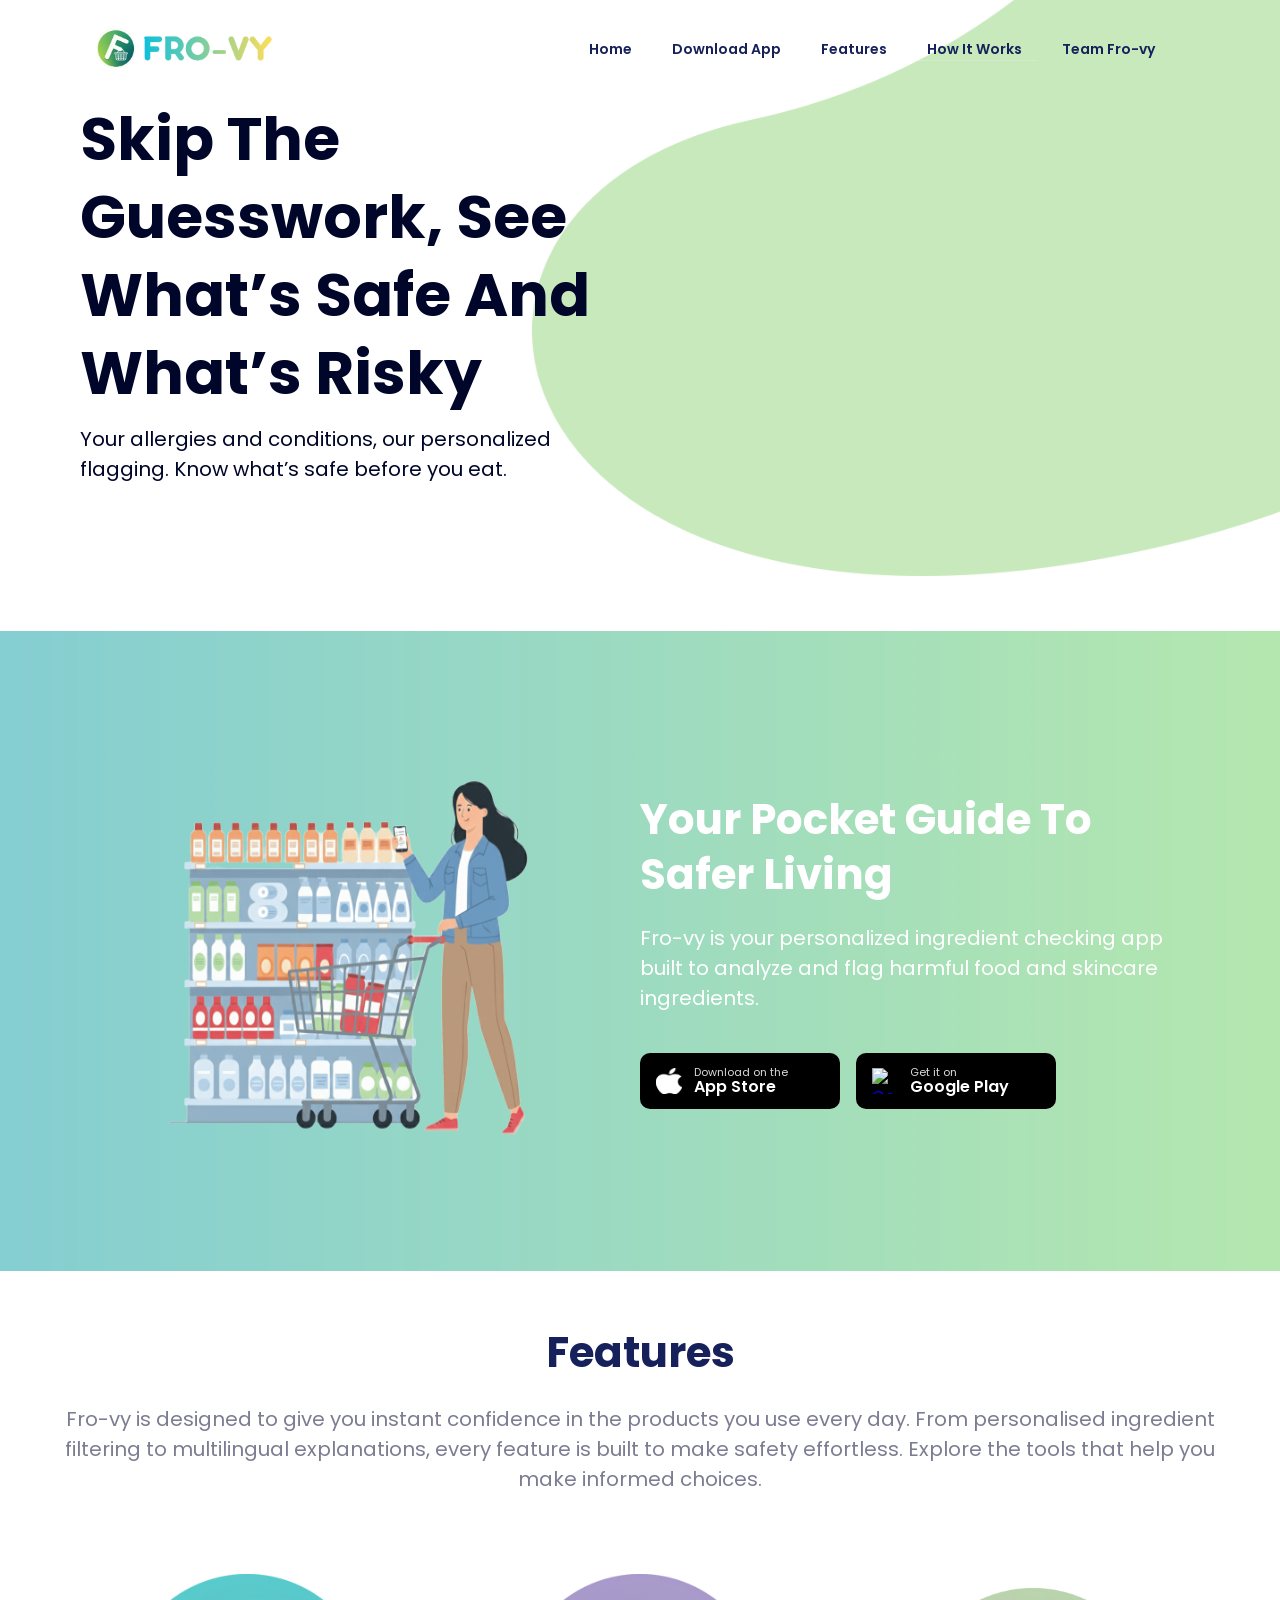
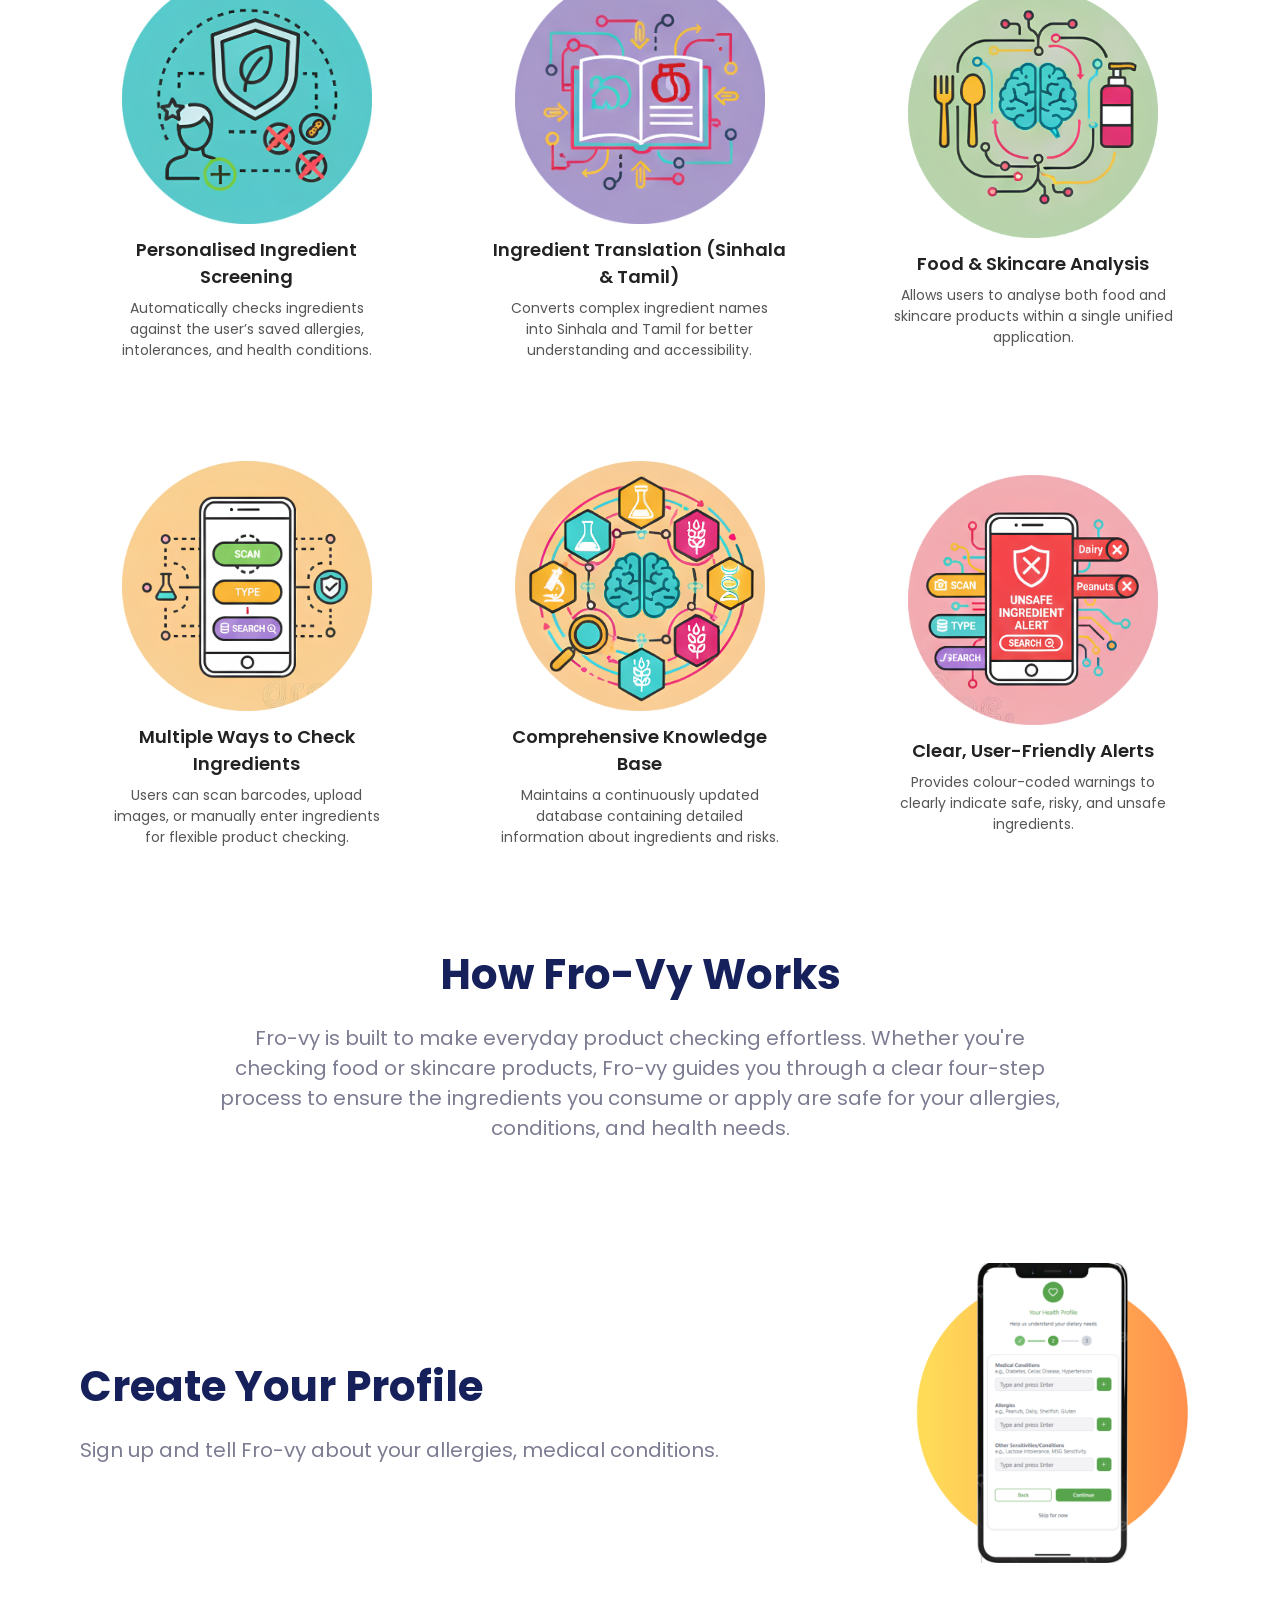
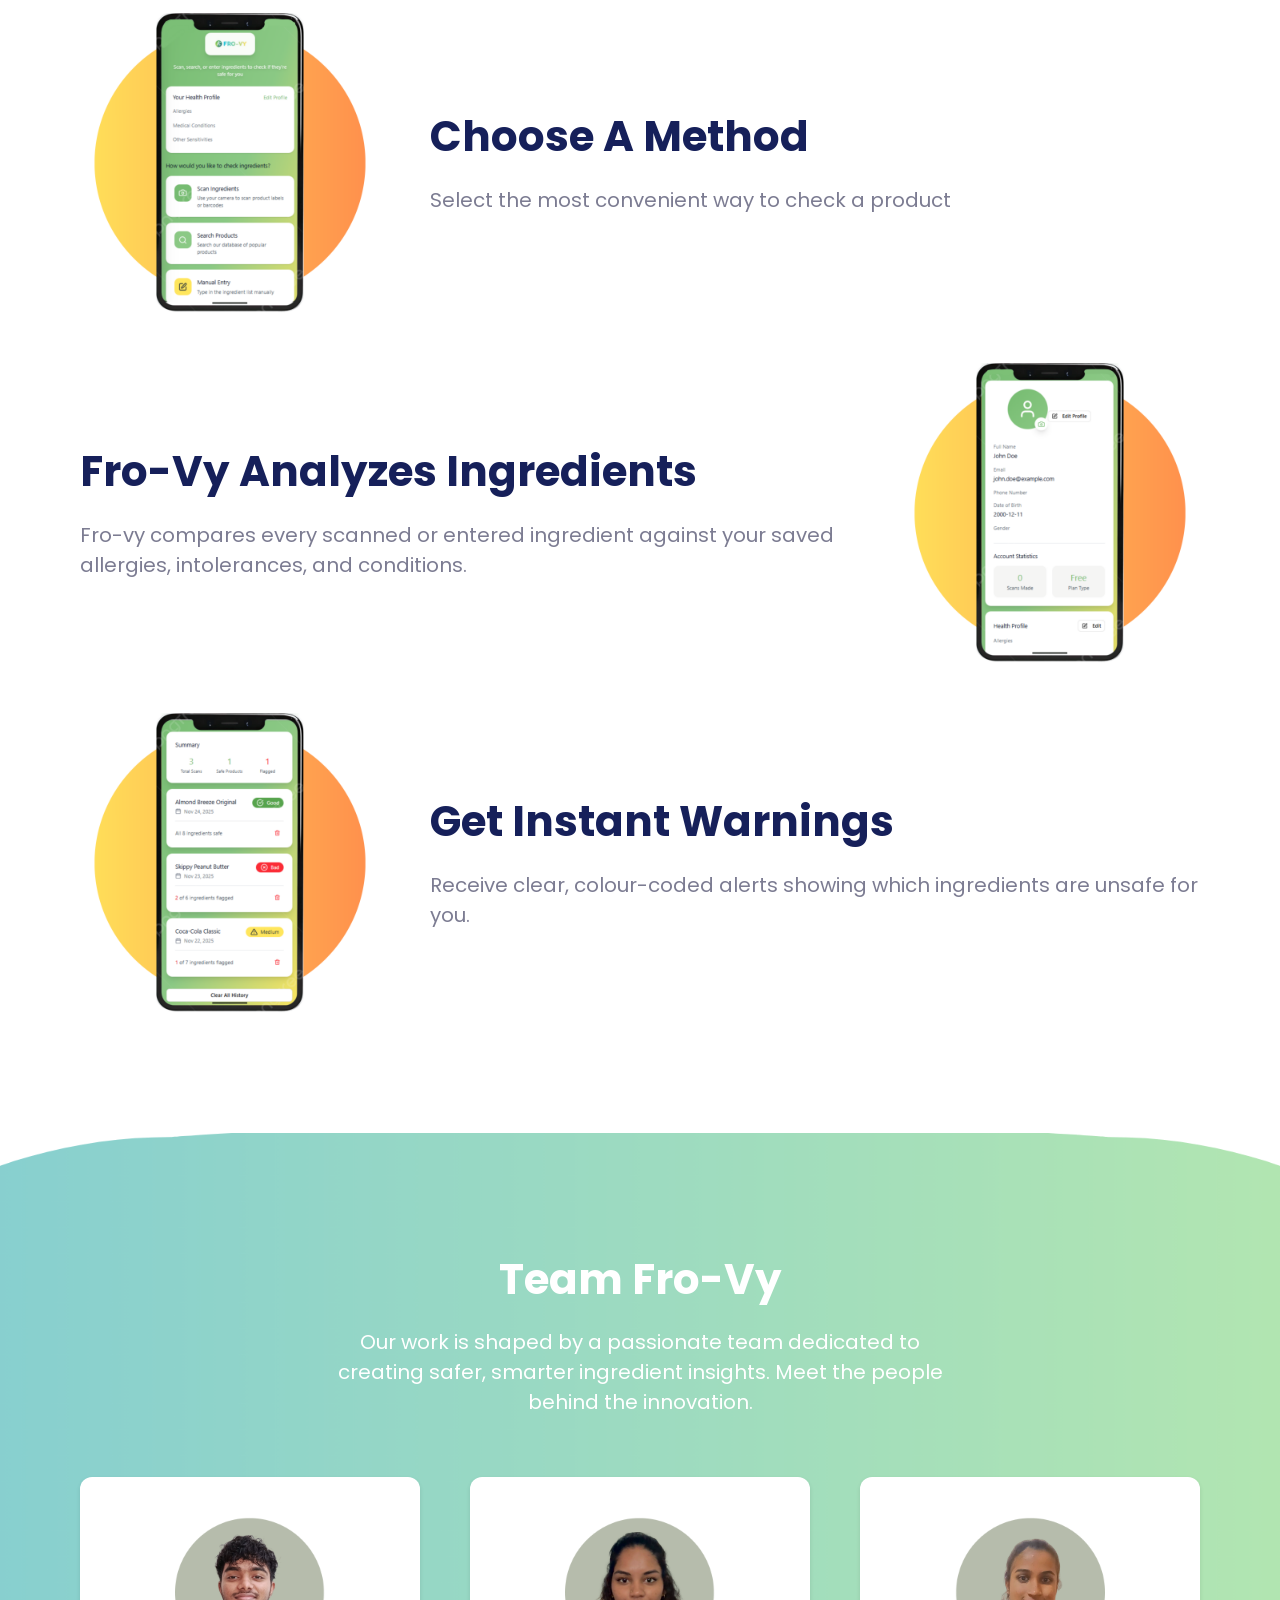
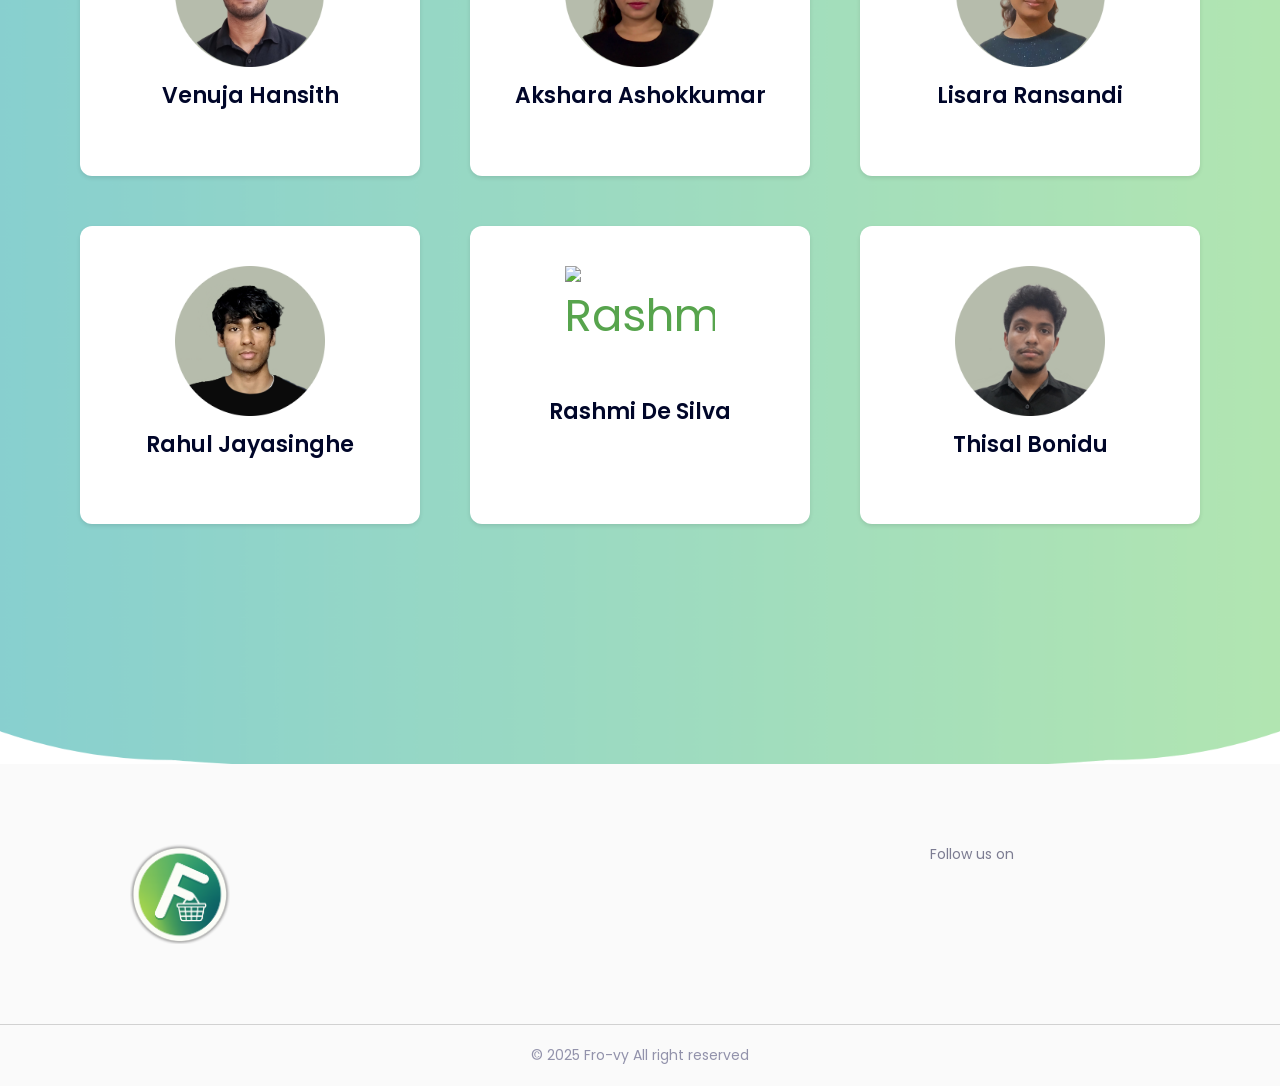
==== index.html @ fe0ac5be "Update index.html" ====
<!DOCTYPE html>
<html lang="en">

<head>
  <meta charset="UTF-8">
  <meta http-equiv="X-UA-Compatible" content="IE=edge">
  <meta name="viewport" content="width=device-width, initial-scale=1.0">
  <meta name="description" content="Fro-vy helps you instantly check food and skincare products for allergens, health risks, and unsafe ingredients using smart analysis via OCR, Manual Entry and Product search from our custom database.">
  <title>Fro-vy | Smart Food Safety & Risk Detection</title>

  <!-- 
    - favicon link
  -->
  <link rel="shortcut icon" href="./assets/images/logo.png" type="image/svg+xml">

  <!-- 
    - custom css link
  -->
  <link rel="stylesheet" href="./assets/css/style.css">

  <!-- 
    - google font link
  -->
  <link rel="preconnect" href="https://fonts.googleapis.com">
  <link rel="preconnect" href="https://fonts.gstatic.com" crossorigin>
  <link href="https://fonts.googleapis.com/css2?family=Poppins:wght@300;400;500;600;700&display=swap" rel="stylesheet">
</head>

<body id="top">

  <!-- 
    - #HEADER
  -->

  <header>

    <div class="container">

      <a href="#" class="logo">
        <img src="./assets/images/FRO-VY.png" alt="Fro-vy logo" style="width: 200px;">
      </a>

      <div class="navbar-wrapper">

        <button class="navbar-menu-btn" data-navbar-toggle-btn>
          <ion-icon name="menu-outline"></ion-icon>
        </button>

        <nav class="navbar" data-navbar>

          <ul class="navbar-list">

            <li class="nav-item">
              <a href="#home" class="nav-link">Home</a>
            </li>

            <li class="nav-item">
              <a href="#download" class="nav-link">Download App</a>
            </li>

            <li class="nav-item">
              <a href="#functionalities" class="nav-link">Features</a>
            </li>

            <li class="nav-item">
              <a href="#features" class="nav-link">How It Works</a>
            </li>

            <li class="nav-item">
              <a href="about" class="nav-link">Team Fro-vy</a>
            </li>

          </ul>

        

        </nav>

      </div>

    </div>

  </header>





  <main>

    <article>

      <!-- 
        - #HERO
      -->

      <section class="hero" id="home">
        <div class="container">

          <div class="hero-content">

            <h1 class="h1 hero-title">Skip the guesswork, see what’s safe and what’s risky</h1>

            <p class="hero-text">
              Your allergies and conditions, our personalized flagging. Know what’s safe before you eat.</p>

            <br>

            <!--<button class="btn btn-primary">Get started</button>-->

          </div>

          <div class="hero-banner slider" style="overflow: visible;">
            <div class="slide-track">
              <img src="./assets/images/F (1).png" class="slide" alt="Hero 1"
                style="height: 1000px; margin-top:-210px; ">
              <img src="./assets/images/F (3).png" class="slide" alt="Hero 2"
                style="height: 1000px; margin-top:-190px; ">
            </div>
          </div>

        </div>

        <img src="./assets/images/bark.png" alt="shape" class="shape-content">
      </section>


      <section class="about" style="margin-top:70px;" id="download">
        <div class="container">
          <div class="opening">

            <figure class="opening-banner">
              <img src="./assets/images/download-sec-pic.png" alt="about banner" class="about-banner">
            </figure>

            <div class="opening-content">

              <h2 class="h2 section-title">Your Pocket Guide to Safer Living</h2>

              <p class="section-text">
                Fro-vy is your personalized ingredient checking app built to analyze and flag harmful food and skincare ingredients.
              </p>

              <div class="store-buttons">
                <!-- Apple -->
                <a href="#" class="store-btn">
                  <img src="./assets/images/apple.png" alt="Apple"
                    class="store-icon" />
                  <div class="store-text">
                    <small>Download on the</small>
                    <strong>App Store</strong>
                  </div>
                </a>
              
                <!-- Google Play -->
                <a href="#" class="store-btn">
                  <img src="https://upload.wikimedia.org/wikipedia/commons/d/d0/Google_Play_Arrow_logo.svg" alt="Google Play"
                    class="store-icon" />
                  <div class="store-text">
                    <small>Get it on</small>
                    <strong>Google Play</strong>
                  </div>
                </a>
              </div>







              <!--<button class="btn btn-secondary">Sign Up For Free</button>-->

            </div>

          </div>
      </section>

      <div class="functionalities" id="functionalities">
        <div class="functionalities-header">
          <h2 class="section-title">Features</h2>
          <p class="section-text">Fro-vy is designed to give you instant confidence in the products you use every day.
            From personalised ingredient filtering to multilingual explanations, every feature is built to make safety
            effortless. Explore the tools that help you make informed choices.</p>

        </div>

        <div class="functionalities-grid">
          <div class="functionalities-box">
            <img src="assets/images/feature1.png" alt="Personalised Ingredient Screening" style="width: 250px;">
            <h3 class="feature-name">Personalised Ingredient Screening</h3>
            <p class="feature-desc">
              Automatically checks ingredients against the user’s saved allergies, intolerances, and health conditions.
            </p>
          </div>
          
          <div class="functionalities-box">
            <img src="assets/images/feature2.png" alt="Ingredient Translation" style="width: 250px;">
            <h3 class="feature-name">Ingredient Translation (Sinhala & Tamil)</h3>
            <p class="feature-desc">
              Converts complex ingredient names into Sinhala and Tamil for better understanding and accessibility.
            </p>
          </div>
          
          <div class="functionalities-box">
            <img src="assets/images/feature3.png" alt="Food and Skincare Analysis" style="width: 250px;">
            <h3 class="feature-name">Food & Skincare Analysis</h3>
            <p class="feature-desc">
              Allows users to analyse both food and skincare products within a single unified application.
            </p>
          </div>
          
          <div class="functionalities-box">
            <img src="assets/images/feature4.png" alt="Multiple Checking Methods" style="width: 250px;">
            <h3 class="feature-name">Multiple Ways to Check Ingredients</h3>
            <p class="feature-desc">
              Users can scan barcodes, upload images, or manually enter ingredients for flexible product checking.
            </p>
          </div>
          
          <div class="functionalities-box">
            <img src="assets/images/feature5.png" alt="Ingredient Knowledge Base" style="width: 250px;">
            <h3 class="feature-name">Comprehensive Knowledge Base</h3>
            <p class="feature-desc">
              Maintains a continuously updated database containing detailed information about ingredients and risks.
            </p>
          </div>
          
          <div class="functionalities-box">
            <img src="assets/images/feature6.png" alt="User Friendly Alerts" style="width: 250px;">
            <h3 class="feature-name">Clear, User-Friendly Alerts</h3>
            <p class="feature-desc">
              Provides colour-coded warnings to clearly indicate safe, risky, and unsafe ingredients.
            </p>
          </div>

        </div>
      </div>


      <!-- 
        - #FEATURES
      -->

      <section class="features" id="features">
        <div class="container">

          <h2 class="h2 section-title">How Fro-vy Works</h2>

          <p class="section-text">
            Fro-vy is built to make everyday product checking effortless.
            Whether you're checking food or skincare products, Fro-vy guides you through a clear four-step process to
            ensure
            the ingredients you consume or apply are safe for your allergies, conditions, and health needs.
          </p>

          <ul class="features-list">

            <li class="features-item">

              <figure class="features-item-banner">
                <img src="./assets/images/screen1.png" alt="feature banner">
              </figure>

              <div class="feature-item-content">
                <h3 class="h2 item-title">Create Your Profile</h3>

                <p class="item-text">
                  Sign up and tell Fro-vy about your allergies, medical conditions.
                </p>
              </div>

            </li>

            <li class="features-item">

              <figure class="features-item-banner">
                <img src="./assets/images/screen2.png" alt="feature banner">
              </figure>

              <div class="feature-item-content">
                <h3 class="h2 item-title">Choose a Method</h3>

                <p class="item-text">
                  Select the most convenient way to check a product
                </p>
              </div>


            </li>

            <li class="features-item">

              <figure class="features-item-banner">
                <img src="./assets/images/screen3.png" alt="feature banner">
              </figure>


              <div class="feature-item-content">
                <h3 class="h2 item-title">Fro-vy Analyzes Ingredients</h3>

                <p class="item-text">
                  Fro-vy compares every scanned or entered ingredient against
                  your saved allergies, intolerances, and conditions.

                </p>
              </div>


            </li>

            <li class="features-item">


              <div class="feature-item-content">
                <h3 class="h2 item-title">Get Instant Warnings</h3>

                <p class="item-text">
                  Receive clear, colour-coded alerts showing which ingredients are unsafe for you.
              </div>

              <figure class="features-item-banner">
                <img src="./assets/images/screen4.png" alt="feature banner">
              </figure>


            </li>

          </ul>

        </div>
      </section>

      <!-- 
        - #ABOUT
      -->

<section class="about" id="about">
        <div class="container">

          <div class="about-top">

            <h2 class="h2 section-title">Team Fro-vy</h2>

            <p class="section-text">
              Our work is shaped by a passionate team dedicated to creating safer, smarter ingredient insights.
              Meet the people behind the innovation.
            </p>

            <ul class="about-list">

              <li>
                <div class="about-card">

                  <div class="card-icon">
                    <img src="./assets/images/venuja.png" alt="venuja" style="width:150px;">
                  </div>

                  <h3 class="h3 card-title">Venuja Hansith</h3>

                  <ul class="social-list">
                    <li>
                      <a href="https://github.com/venijxz" class="social-link">
                        <ion-icon name="logo-github"></ion-icon>
                      </a>
                    </li>

                    <li>
                      <a href="https://www.instagram.com/v3nujaaaa/" class="social-link">
                        <ion-icon name="logo-instagram"></ion-icon>
                      </a>
                    </li>

                    <li>
                      <a href="www.linkedin.com/in/venuja-hansith-829696288" class="social-link">
                        <ion-icon name="logo-linkedin"></ion-icon>
                      </a>
                    </li>
                  </ul>

                  <!--<p class="card-text">
                    Each time a digital asset is purchased or sold, Sequoir donates a percentage of the fees back
                  </p>-->

                </div>
              </li>

              <li>
                <div class="about-card">

                  <div class="card-icon">
                    <img src="./assets/images/akshara.png" alt="Akshara" style="width:150px;">

                  </div>

                  <h3 class="h3 card-title">Akshara Ashokkumar</h3>

                  <ul class="social-list">

                    <li>
                      <a href="https://github.com/aksharaa77" class="social-link">
                        <ion-icon name="logo-github"></ion-icon>
                      </a>
                    </li>

                    <li>
                      <a href="https://www.instagram.com/aksharaa.a_77/" class="social-link">
                        <ion-icon name="logo-instagram"></ion-icon>
                      </a>
                    </li>

                    <li>
                      <a href="https://www.linkedin.com/in/akshara-ashokkumar-117bab352" class="social-link">
                        <ion-icon name="logo-linkedin"></ion-icon>
                      </a>
                    </li>


                  </ul>

                  <!--<p class="card-text">
                    Each time a digital asset is purchased or sold, Sequoir donates a percentage of the fees back
                  </p>-->

                </div>
              </li>

              <li>
                <div class="about-card">

                  <div class="card-icon">
                    <img src="./assets/images/lisara.png" alt="lisara" style="width:150px; justify-content: center;">
                  </div>

                  <h3 class="h3 card-title">Lisara Ransandi</h3>

                  <ul class="social-list">

                    <li>
                      <a href="https://github.com/LisaraRansandi" class="social-link">
                        <ion-icon name="logo-github"></ion-icon>
                      </a>
                    </li>

                    <li>
                      <a href="https://www.instagram.com/_lisaraaaa_?igsh=dHltNXJjam9uejcy" class="social-link">
                        <ion-icon name="logo-instagram"></ion-icon>
                      </a>
                    </li>

                    <li>
                      <a href="https://www.linkedin.com/in/lisara-ransandi-8a028a353" class="social-link">
                        <ion-icon name="logo-linkedin"></ion-icon>
                      </a>
                    </li>

  

                  </ul>
                  
                </div>
              </li>

              <li>
                <div class="about-card">

                  <div class="card-icon">
                    <img src="./assets/images/rahul.png" alt="Rahul" style="width:150px;">

                  </div>

                  <h3 class="h3 card-title">Rahul Jayasinghe</h3>

                  <ul class="social-list">

                    <li>
                      <a href="https://github.com/rahuljy30" class="social-link">
                        <ion-icon name="logo-github"></ion-icon>
                      </a>
                    </li>

                    <li>
                      <a href="https://instagram.com/_sanatani_hindutva_?igshid=OGQ5ZDc2ODk2ZA==" class="social-link">
                        <ion-icon name="logo-instagram"></ion-icon>
                      </a>
                    </li>

                    <li>
                      <a href="https://lk.linkedin.com/in/rahul-jayasinghe-aa26b2360" class="social-link">
                        <ion-icon name="logo-linkedin"></ion-icon>
                      </a>
                    </li>

                  </ul>

                  <!--<p class="card-text">
                    Each time a digital asset is purchased or sold, Sequoir donates a percentage of the fees back
                  </p>-->

                </div>
              </li>

              <li>
                <div class="about-card">

                  <div class="card-icon">
                    <img src="./assets/images/Rashmi's bg.png" alt="Rashmi" style="width:150px;">

                  </div>

                  <h3 class="h3 card-title">Rashmi De Silva</h3>

                  <ul class="social-list">

                    <li>
                      <a href="https://github.com/rashmi1126-cpu" class="social-link">
                        <ion-icon name="logo-github"></ion-icon>
                      </a>
                    </li>

                    <li>
                      <a href="https://www.instagram.com/_.rashmeyy._?igsh=MWh3eTdxc2J0bmVseA==" class="social-link">
                        <ion-icon name="logo-instagram"></ion-icon>
                      </a>
                    </li>

                    <li>
                      <a href="https://www.linkedin.com/in/rashmi-de-silva-377683312?utm_source=share&utm_campaign=share_via&utm_content=profile&utm_medium=android_app" class="social-link">
                        <ion-icon name="logo-linkedin"></ion-icon>
                      </a>
                    </li>

                  </ul>

                  <!--<p class="card-text">
                    Each time a digital asset is purchased or sold, Sequoir donates a percentage of the fees back
                  </p>-->

                </div>
              </li>

              <li>
                <div class="about-card">

                  <div class="card-icon">
                    <img src="assets/images/Thisal's bg.png" alt="Thisal" style="width:150px;">

                  </div>

                  <h3 class="h3 card-title">Thisal Bonidu</h3>

                  <ul class="social-list">

                    <li>
                      <a href="https://github.com/Tbonindu" class="social-link">
                        <ion-icon name="logo-github"></ion-icon>
                      </a>
                    </li>

                    <li>
                      <a href="https://www.instagram.com/__lordy__t?igsh=MWgyeHpqd29qOGRrag==" class="social-link">
                        <ion-icon name="logo-instagram"></ion-icon>
                      </a>
                    </li>

                    <li>
                      <a href="https://www.linkedin.com/in/thisal-bonindu-44225027b/" class="social-link">
                        <ion-icon name="logo-linkedin"></ion-icon>
                      </a>
                    </li>

                  </ul>

                  <!--<p class="card-text">
                    Each time a digital asset is purchased or sold, Sequoir donates a percentage of the fees back
                  </p>-->

                </div>
              </li>

            

          </ul>
          </div>

        </div>



      </div>
    </div>



  </section>

  <footer>

    <div class="footer-top">
      <div class="container">

        <div class="footer-brand">

          <div>
          <a href="#" class="logo">
            <img src="./assets/images/logo.png" alt="Fro-vy logo" style="width:100px; margin-left: 50px;">
          </a>
          </div>

          <div>
          <p class="footer-text">Follow us on</p>

          <br>

          <ul class="social-list">

            <li>
              <a href="https://github.com/Amit-Ashok-Swain" class="social-link">
                <ion-icon name="logo-github"></ion-icon>
              </a>
            </li>

            <li>
              <a href="https://instagram.com/_sanatani_hindutva_?igshid=OGQ5ZDc2ODk2ZA==" class="social-link">
                <ion-icon name="logo-instagram"></ion-icon>
              </a>
            </li>

            <li>
              <a href="#" class="social-link">
                <ion-icon name="logo-youtube"></ion-icon>
              </a>
            </li>

            <li>
              <a href="#" class="social-link">
                <ion-icon name="logo-facebook"></ion-icon>
              </a>
            </li>

          </ul>
          </div>

        </div>



      </div>
    </div>

    <div class="footer-bottom">
      <p class="copyright">
        &copy; 2025 <a href="#">Fro-vy</a> All right reserved
      </p>
    </div>

  </footer>





  <!-- 
    - #GO TO TOP
  -->

  <a href="#top" class="go-top active" data-go-top>
    <ion-icon name="chevron-up-outline"></ion-icon>
  </a>





  <!-- 
    - custom js link
  -->
  <script src="./assets/js/script.js"></script>

  <!-- 
    - ionicon link
  -->
  <script type="module" src="https://unpkg.com/ionicons@5.5.2/dist/ionicons/ionicons.esm.js"></script>
  <script nomodule src="https://unpkg.com/ionicons@5.5.2/dist/ionicons/ionicons.js"></script>

</body>

</html>
---- assets/css/style.css ----
:root {

  /**
   * colors
   */

  --maximum-yellow-red: hsl(37, 100%, 68%);
  --royal-blue-dark: hsl(231, 61%, 22%);
  --silver-chalice: hsl(0, 0%, 70%);
  --oxford-blue: hsl(231, 100%, 8%);
  --bittersweet: #57A44D;
  --french-rose: hsl(342, 90%, 61%);
  --davys-gray: hsl(180, 3%, 28%);
  --cool-gray: hsl(240, 13%, 62%);
  --platinum: hsl(0, 0%, 92%);
  --white-2: hsl(0, 0%, 98%);
  --white: hsl(0, 0%, 100%);
  --black: hsl(0, 0%, 0%);
  --rythm: hsl(240, 9%, 53%);

  /**
   * typography
   */

  --ff-poppins: "Poppins", sans-sarif;

  --fs-1: 32px;
  --fs-2: 26px;
  --fs-3: 22px;
  --fs-4: 18px;
  --fs-5: 15px;
  --fs-6: 14px;

  --fw-700: 700;
  --fw-600: 600;
  --fw-500: 500;

  /**
   * transition
   */

  --transition: 0.25s ease-in-out;

}





/*-----------------------------------*\
 * #RESET
\*-----------------------------------*/

*, *::before, *::after {
  margin: 0;
  padding: 0;
  box-sizing: border-box;
}

li { list-style: none; }

a { text-decoration: none; }

a,
img,
button,
span,
ion-icon,
label,
input,
textarea { display: block; }

button {
  font: inherit;
  background: none;
  border: none;
  cursor: pointer;
}

textarea,
input {
  font: inherit;
  background: none;
  border: none;
  width: 100%;
}

:is(input, textarea):focus { outline: none; }

:focus { outline-offset: 4px; }

html {
  font-family: var(--ff-poppins);
  scroll-behavior: smooth;
}

body {
  background: var(--white);
  overflow-x: hidden;
}

::-webkit-scrollbar { width: 10px; }

::-webkit-scrollbar-track { background: var(--white); }

::-webkit-scrollbar-thumb { background: hsl(0, 0%, 50%); }





/*-----------------------------------*\
 * #REUSED STYLE
\*-----------------------------------*/

.container { padding: 0 15px; }

.h1,
.h2,
.h3 {
  font-weight: var(--fw-600);
  line-height: 1.3;
  text-transform: capitalize;
}

.h1 {
  color: var(--oxford-blue);
  font-size: var(--fs-1);
}

.h2 { font-size: var(--fs-2); }

.h3 {
  color: var(--oxford-blue);
  font-size: var(--fs-3);
}

.h4 {
  color: var(--royal-blue-dark);
  font-size: var(--fs-5);
  font-weight: var(--fw-600);
}

.btn {
  font-size: var(--fs-6);
  text-transform: uppercase;
  font-weight: var(--fw-600);
  padding: 10px 40px;
  border: 1px solid;
  border-radius: 6px;
}

.btn-primary {
  background: var(--bittersweet);
  border-color: var(--bittersweet);
  color: var(--white);
}

.btn-primary:is(:hover, :focus) { --bittersweet: hsl(109, 45%, 68%); }

.btn-secondary:is(:hover, :focus) { background: hsla(0, 0%, 100%, 0.1); }





/*-----------------------------------*\
 * #HEADER
\*-----------------------------------*/

header {
  position: fixed;
  top: 0;
  left: 0;
  width: 100%;
  padding: 10px 0;
  z-index: 9999; /* stays above everything */
  
}

/*header {
  position: relative;
  padding: 35px 0;
  z-index: 2;
  background-color: white;
}*/

header .container {
  display: flex;
  justify-content: space-between;
  align-items: center;
}

.navbar-menu-btn {
  font-size: 30px;
  padding: 5px;
}

.navbar {
  position: absolute;
  top: calc(100% - 15px);
  left: 15px;
  right: 15px;
  background: var(--maximum-yellow-red);
  max-height: 0;
  visibility: hidden;
  pointer-events: none;
  transition: var(--transition);
  transform-origin: top;
  overflow: hidden;
}

.navbar.active {
  visibility: visible;
  pointer-events: all;
  max-height: 280px;
}

.navbar-list { padding: 10px; }

.nav-item:not(:last-child) { border-bottom: 1px solid hsla(0, 0%, 100%, 0.2); }

.nav-link {
  font-size: var(--fs-6);
  color: var(--royal-blue-dark);
  font-weight: var(--fw-600);
  padding: 15px 10px;
  opacity: 0;
  transition: opacity var(--transition);
}

.nav-link:is(:hover, :focus) { background: hsla(0, 0%, 100%, 0.2); }

.navbar.active .nav-link {
  transition-delay: 0.2s;
  opacity: 1;
}

.navbar .btn-primary { display: none; }

header.scrolled {
  background: white;
  box-shadow: 0 2px 8px rgba(0,0,0,0.1); /* optional shadow for effect */
  transition: 0.3s ease, box-shadow 0.3s ease;
}

/*-----------------------------------*\
 * #HERO
\*-----------------------------------*/

.hero {
  position: relative;
  background: url('./assets/images/bark.png') no-repeat center;
  background-size: cover;
  
}


/*.hero {
  position: relative;
  padding: 130px 0 140px;
  z-index: 1;
}*/

.hero-content { text-align: center; }

.hero-title,
.hero-text { margin-bottom: 12px; }

.hero-text {
  font-size: var(--fs-4);
  color: var(--oxford-blue);
}

.hero .btn-primary { margin-inline: auto; }

/*.hero-banner .slide {
  height: 500px; 
  object-fit: contain; 
  margin-top: 0; 
}*/

.hero-banner.slider {
  height: 50px; /* or 600px depending on design */
  position: absolute;
  margin-top: -40px;
  margin-right: 50px;
  top: 50%;
  right: 0;
  transform: translateY(-50%);
   /* so images aren't cut off */
}




/*  HERO BANNER (FADE SLIDER) */
/*.hero-banner.slider {
  display: none;
  position: absolute;
  top: 50%;
  right: 0;
  width: 500px;
  height: 500px;
  transform: translateY(-50%);
  overflow: hidden;
  border-radius: 10px;
}*/

.slide-track {
  position: relative;
  width: 100%;
  height: 100%;
}

.slide {
  position: absolute;
  top: 0;
  left: 0;
  width: 100%;
  height: 100%;
  object-fit: contain;
  opacity: 0;
  animation: fadeAnim 8s infinite;
}

.slide:nth-child(1) { animation-delay: 0s; }
.slide:nth-child(2) { animation-delay: 4s; }

@keyframes fadeAnim {
  0% { opacity: 0; }
  10% { opacity: 1; }
  40% { opacity: 1; }
  50% { opacity: 0; }
  100% { opacity: 0; }
}

.shape-content {
  position: absolute;
  width: 900px;
  top: -230px;
  right: -300px;
  z-index: -1;
}

/* OPENING */



.opening-banner { margin-bottom: 120px; }

.opening-banner img {
  width: 100%;
  height: 100%;
}

.opening .section-title { margin-bottom: 20px; }

.opening .section-text {
  color: var(--white);
  font-size: var(--fs-4);
  margin-bottom: 40px;
}

.opening .btn-secondary {
  color: var(--white);
  margin-inline: auto;
}

/*-----------------------------------*\
 * #ABOUT
\*-----------------------------------*/

.about {
  position: relative;
  z-index: 1;
  background: url("../images/meow.png") no-repeat;
  background-position: center;
  overflow: visible;
  background-size: cover;
  padding: 120px 0;
  text-align: center;
  
}

.about-top { margin-bottom: 120px; }

.about .h2 { color: var(--white); }

.about-top .section-title { margin-bottom: 20px; }

.about-top .section-text {
  color: var(--white);
  font-size: var(--fs-4);
  margin-bottom: 60px;
}

.about-list {
  display: grid;
  grid-template-columns: 1fr;
  gap: 50px;
}

.about-card {
  background: var(--white);
  padding: 40px;
  border-radius: 12px;
  box-shadow: 0 2px 4px hsla(0, 0%, 0%, 0.1);
  flex-direction: column;
  display: flex;
  justify-content: center;
  align-items:center ;
  
}

.store-buttons {
  display: flex;
  gap: 16px;
}

/* Button base */
.store-btn {
  display: flex;
  align-items: center;
  gap: 12px;
  width: 200px;
  height: 56px;
  padding: 0 16px;
  background-color: #000;
  border-radius: 10px;
  text-decoration: none;
  transition:
    transform 0.25s ease,
    box-shadow 0.25s ease;
}

/* Hover → subtle only */
.store-btn:hover {
  transform: scale(1.04);
  box-shadow: 0 0 16px rgba(255, 255, 255, 0.25);
}

/* Icons */
.store-icon {
  width: 26px;
  height: 26px;
  flex-shrink: 0;
}

/* Text */
.store-text {
  display: flex;
  flex-direction: column;
  color: #fff;
  line-height: 1.1;
}

.store-text small {
  font-size: 11px;
  opacity: 0.85;
}

.store-text strong {
  font-size: 16px;
  font-weight: 600;
}



.card-icon {
  color: var(--bittersweet);
  font-size: 45px;
  width: max-width;
  margin-inline: auto;
  margin-bottom: 15px;
}

.about-card .card-title { margin-bottom: 15px; }

.about-card .card-text { color: var(--davys-gray); }


.about-bottom-banner { margin-bottom: 120px; }

.about-bottom-banner img {
  width: 100%;
  height: 100%;
}

.about-bottom .section-title { margin-bottom: 20px; }

.about-bottom .section-text {
  color: var(--white);
  font-size: var(--fs-4);
  margin-bottom: 40px;
}

.about-bottom .btn-secondary {
  color: var(--white);
  margin-inline: auto;
}





/*-----------------------------------*\
 * #FEATURES
\*-----------------------------------*/

.features {
  padding: 0 0 120px;
  text-align: center;
}

.features .section-title {
  color: var(--royal-blue-dark);
  margin-bottom: 20px;
}

.features .section-text {
  color: var(--rythm);
  font-size: var(--fs-4);
  margin-bottom: 120px;
}

.features-item:first-child { margin-bottom: 50px; flex-direction:row-reverse; }

.features-item:nth-child(2) { margin-bottom: 50px; }

.features-item:nth-child(3) { flex-direction:row-reverse; margin-bottom: 50px; }





.features-item-banner {
  max-width: 300px;
  margin-inline: auto;
  margin-bottom: 60px;
}

.features-item-banner img { width: 100%; }

.features-item .item-title {
  color: var(--royal-blue-dark);
  margin-bottom: 20px;
}

.features-item .item-text {
  color: var(--rythm);
  font-size: var(--fs-4);
}





/*-----------------------------------*\
 * #CTA
\*-----------------------------------*/

.cta { padding: 120px 0; }

.cta-card {
  background: linear-gradient(to top, var(--bittersweet) 0, var(--french-rose));
  padding: 80px 36px;
  border-radius: 20px;
  text-align: center;
}

.cta-title {
  color: var(--white);
  font-size: var(--fs-1);
  font-weight: var(--fw-600);
  line-height: 1.3;
  margin-bottom: 20px;
}

.cta-text {
  color: var(--white);
  font-size: var(--fs-6);
  margin-bottom: 50px;
}

.cta input {
  color: var(--white);
  padding: 10px 15px;
  border-bottom: 1px solid;
  margin-bottom: 30px;
}

.cta input::placeholder { color: inherit; }

.cta .btn-secondary {
  color: var(--white);
  margin-inline: auto;
}





/*-----------------------------------*\
 * #CONTACT
\*-----------------------------------*/

.contact { margin-bottom: 120px; }

.contact-content { margin-bottom: 50px; }

.contact-title {
  color: var(--royal-blue-dark);
  margin-bottom: 60px;
  text-align: center;
  font-weight: var(--fw-500) !important;
}

.contact-banner img { width: 100%; }

.input-wrapper { margin-bottom: 30px; }

.input-label {
  color: var(--oxford-blue);
  font-size: var(--fs-6);
  font-weight: var(--fw-600);
  margin-bottom: 10px;
}

.input-field {
  border-bottom: 1px solid var(--platinum);
  padding: 7px 0;
  font-size: var(--fs-6);
}

.input-field::placeholder { color: var(--silver-chalice); }

textarea {
  max-height: 300px;
  min-height: 100px;
  height: 100px;
  resize: vertical;
}





/*-----------------------------------*\
 * #FOOTER
\*-----------------------------------*/

footer { background: var(--white-2); }

.footer-top { padding: 80px 0 50px; }

.footer-brand { margin-bottom: 20px; display: flex; gap:700px }

footer .logo { margin-bottom: 30px;}

.footer-text {
  color: var(--rythm);
  font-size: var(--fs-6);
  margin-bottom: 20px;
}

.social-list {
  display: flex;
  justify-content: flex-start;
  gap: 20px;
}

.social-link {
  color: var(--rythm);
  font-size: var(--fs-4);
  margin-bottom: 10px;
}

.social-link:is(:hover, :focus) { color: var(--french-rose); }

.footer-link-list:not(:last-child) { margin-bottom: 30px; }

.footer-link-list .link-title { margin-bottom: 15px; }

.footer-link {
  color: var(--cool-gray);
  font-size: var(--fs-6);
  margin-bottom: 10px;
  max-width: 150px;
}

.footer-link:is(:hover, :focus) { color: var(--french-rose); }

.footer-bottom {
  padding: 20px 15px;
  border-top: 1px solid hsla(0, 0%, 18%, 0.2);
}

.copyright {
  color: var(--cool-gray);
  text-align: center;
  font-size: var(--fs-6);
}

.copyright a {
  display: inline-block;
  color: var(--cool-gray);
}

copyright a:is(:hover, :focus) { color: var(--french-rose); }





/*-----------------------------------*\
 * #GO TO TOP
\*-----------------------------------*/

.go-top {
  position: fixed;
  bottom: 30px;
  right: 30px;
  z-index: 5;
  width: 50px;
  height: 50px;
  background: linear-gradient(to bottom, #e4d237, #e2f094);
  box-shadow: 0 2px 4px hsla(0, 0%, 0%, 0.25);
  display: grid;
  place-items: center;
  border-radius: 50%;
  color: var(--white);
  font-size: 22px;
  opacity: 0;
  visibility: hidden;
  pointer-events: none;
  transition: var(--transition);
}

.go-top.active {
  opacity: 1;
  visibility: visible;
  pointer-events: all;
}





/*-----------------------------------*\
 * #RESPONSIVE
\*-----------------------------------*/

/**
 * responsive for larger than 450px 
 */

@media (max-width:560px){
  .hero{
    padding-top:120px;
  }

  .hero{
    position:relative;
    overfllow:hidden;
  }

  functionalities-grid{
    align-items:center;
  }
}

@media (min-width: 450px) {

  :root {
    --fs-1: 60px;
  }

  .h1,
  .h2 { font-weight: var(--fw-700); }

  .btn { padding-block: 15px; }

  .navbar {
    left: auto;
    width: 300px;
  }

  .hero { padding: 100px 0 40px; }

  .shape-content {
    top: -70px;
    right: -260px;
  }

  .about-card .card-title { padding-inline: 40px; }

  .opening-banner {
    max-width: 400px;
    margin-inline: auto;
    margin-bottom: 40px;
  }

  .opening-content { padding-inline: 50px; }

  .about-bottom-banner {
    max-width: 400px;
    margin-inline: auto;
    margin-bottom: 40px;
  }

  .about-bottom-content { padding-inline: 50px; }

  .features .h2 { --fs-2: 32px; }

  .cta-title { --fs-1: 42px; }

  .cta-form {
    display: flex;
    justify-content: center;
    align-items: flex-end;
    gap: 30px;
  }

  .cta input { margin-bottom: 0; }

  .cta .btn-secondary { min-width: max-content; }

  .contact-title { --fs-2: 32px; }

  .contact-banner {
    max-width: 300px;
    margin-inline: auto;
  }

}





/**
 * responsive for larger than 560px 
 */

@media (min-width: 560px) {

  .container {
    max-width: 550px;
    margin-inline: auto;
  }

  .navbar-wrapper { position: relative; }

  .navbar {
    top: calc(100% + 15px);
    right: 0;
  }

  .hero-content,
  .about-bottom-content,
  .opening-content { text-align: left; }

  .hero .btn-primary,
  .about-bottom .btn-secondary,
  .opening .btn-secondary { margin-inline: 0; }

  .shape-content {
    top: -156px;
    right: -152px;
  }

  .footer-brand { margin-bottom: 40px; }

  .footer-link-box {
    display: grid;
    grid-template-columns: 1fr 1fr;
  }

}





/**
 * responsive for larger than 768px 
 */

@media (min-width: 768px) {

  :root {
    --fs-2: 35px;
    --fs-4: 20px;
  }

  .container { max-width: 740px; }

  .about-list { grid-template-columns: 1fr 1fr; }

  .about-card {
    height: 100%;
    display: flex;
    flex-direction: column;
    justify-content: space-between;
    text-align: center;

  }

  .about-card .card-title { padding-inline: 0; }

  .contact-title { --fs-2: 42px; }

}





/**
 * responsive for larger than 1024px 
 */

@media (min-width: 1024px) {

  .container { max-width: 950px; }

  .navbar-menu-btn { display: none; }

  .navbar {
    max-height: unset;
    visibility: visible;
    position: static;
    width: auto;
    background: none;
    pointer-events: all;
    overflow: visible;
    display: flex;
  }

  .navbar-list {
    display: flex;
    align-items: center;
    gap: 10px;
    margin-right: 20px;
  }

  .nav-link {
    opacity: 1;
    padding: 0 15px;
  }

  .navbar .btn-primary { display: block; }

  .hero-content { max-width: 550px; }

  /* 🔥 NEW HERO for desktops */
  .hero-banner.slider {
    display: block;
    position: absolute;
    top: 50%;
    right: 0;
    transform: translateY(-50%);
    width: 500px;
    height: 500px;
    overflow: hidden;
  }

  .about-top .section-text {
    max-width: 650px;
    margin-inline: auto;
  }

  .about-list { grid-template-columns: repeat(3, 1fr); }

  .about-bottom,
  .opening {
    display: flex;
    justify-content: space-between;
    align-items: center;
  }

  .about-bottom-banner,.opening-banner {
    margin-bottom: 0;
    height: 330px;
  }

  .about-bottom-content, .opening-content {
    padding-inline: 0;
    width: 50%;
  }

  .features :is(.section-title, .section-text) {
    max-width: 650px;
    margin-inline: auto;
  }

  .features-item {
    display: flex;
    align-items: center;
    gap: 50px;
  }

  .features-item-banner {
    margin-inline: 0;
    margin-bottom: 0;
  }

  .feature-item-content {
    width: 75%;
    text-align: left;
  }

  .features-item:last-child { flex-direction: row-reverse; }

  .cta-card > * {
    max-width: 500px;
    margin-inline: auto;
  }

  .contact .container {
    display: flex;
    justify-content: space-between;
    align-items: center;
    gap: 50px;
  }

  .contact-content { max-width: 400px; }

  .contact-title { text-align: left; }

  .contact-form { width: 50%; }

  .footer-top .container {
    display: flex;
    justify-content: space-between;
    align-items: center;
    gap: 50px;
  }

  .footer-brand,
  .footer-link-list:not(:last-child) { margin-bottom: 0; }

  .footer-link-box {
    grid-template-columns: repeat(4, 1fr);
    gap: 50px;
  }

}





/**
 * responsive for larger than 1200px 
 */

@media (min-width: 1200px) {

  :root {
    --fs-2: 42px;
  }

  .container { max-width: 1150px; }


  .hero-banner { right: 100px; }

  .about-bottom-banner, .opening-banner { height: 400px; }

  .features .h2 { --fs-2: 42px; }

  .features :is(.section-title, .section-text) { max-width: 850px; }

}

/*--What we do*/

.functionalities{
  text-align: center;
  margin: 50px;

}

.functionalities .section-title{
  margin-bottom: 20px;
  font-size: var(--fs-2);
  color: var(--royal-blue-dark);

}

.functionalities .section-text{
  font-size: var(--fs-4);
  margin-bottom: 30px;
  color: var(--rythm);
}



.functionalities-grid {
  display: grid;
  grid-template-columns: repeat(auto-fit, minmax(300px, 1fr));
  gap: 40px;
  padding: 20px;
  
}

.functionalities-box {
  background: rgba(0,0,0,0);
  border-radius: 10px;
  padding: 30px;
  text-align: center;
  font-size: 1.2rem;
  display: flex;
  flex-direction: column;
  justify-content: center;
  align-items: center;
  text-align: center;
  
}

.functionalities-box img{
  margin-left: 0px;
}


/*.functionalities-box img:hover{
  opacity:0.5;
  transform:scale(1.5);
}*/

/*.functionalities-box {
  text-align: center;
  padding: 20px;
}*/

.feature-name {
  margin-top: 12px;
  font-size: 18px;
  font-weight: 600;
  color: #222;
}

.feature-desc {
  margin-top: 8px;
  font-size: 14px;
  line-height: 1.5;
  color: #555;
  max-width: 280px;
  margin-left: auto;
  margin-right: auto;
}
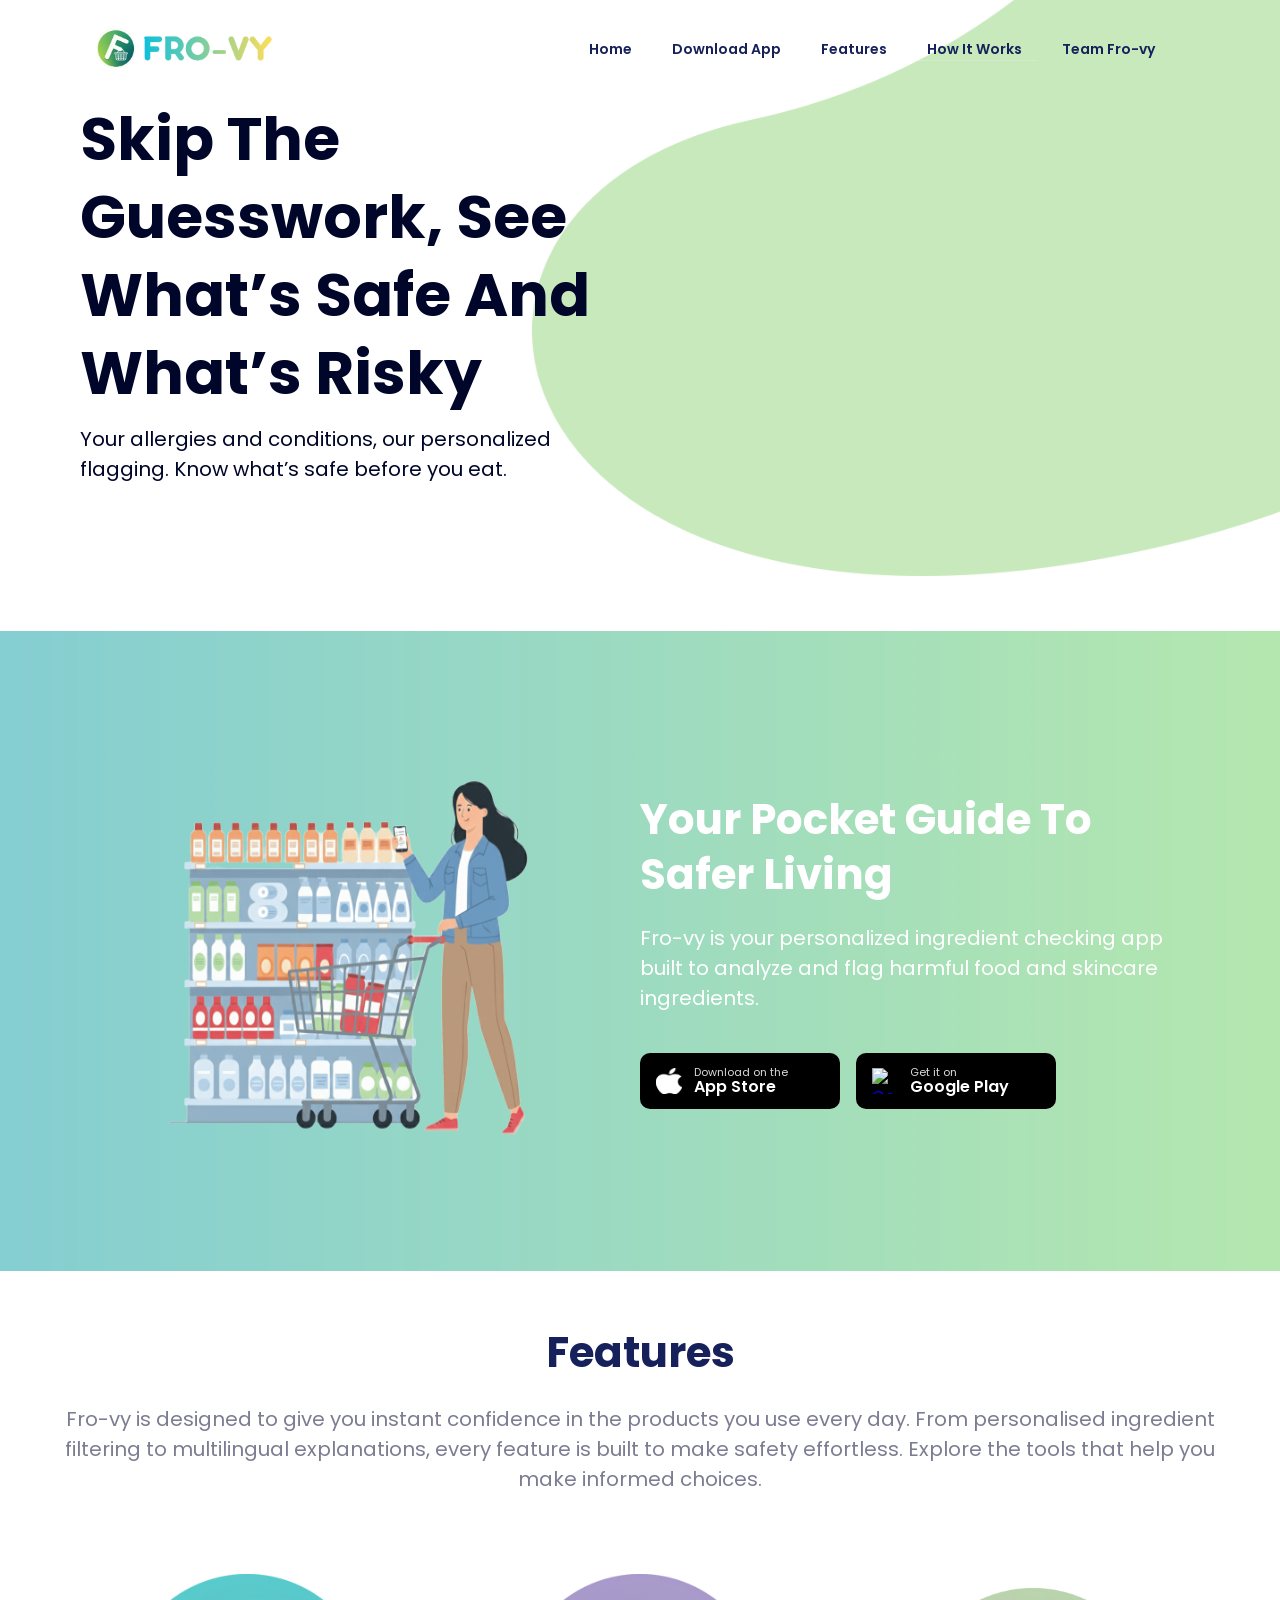
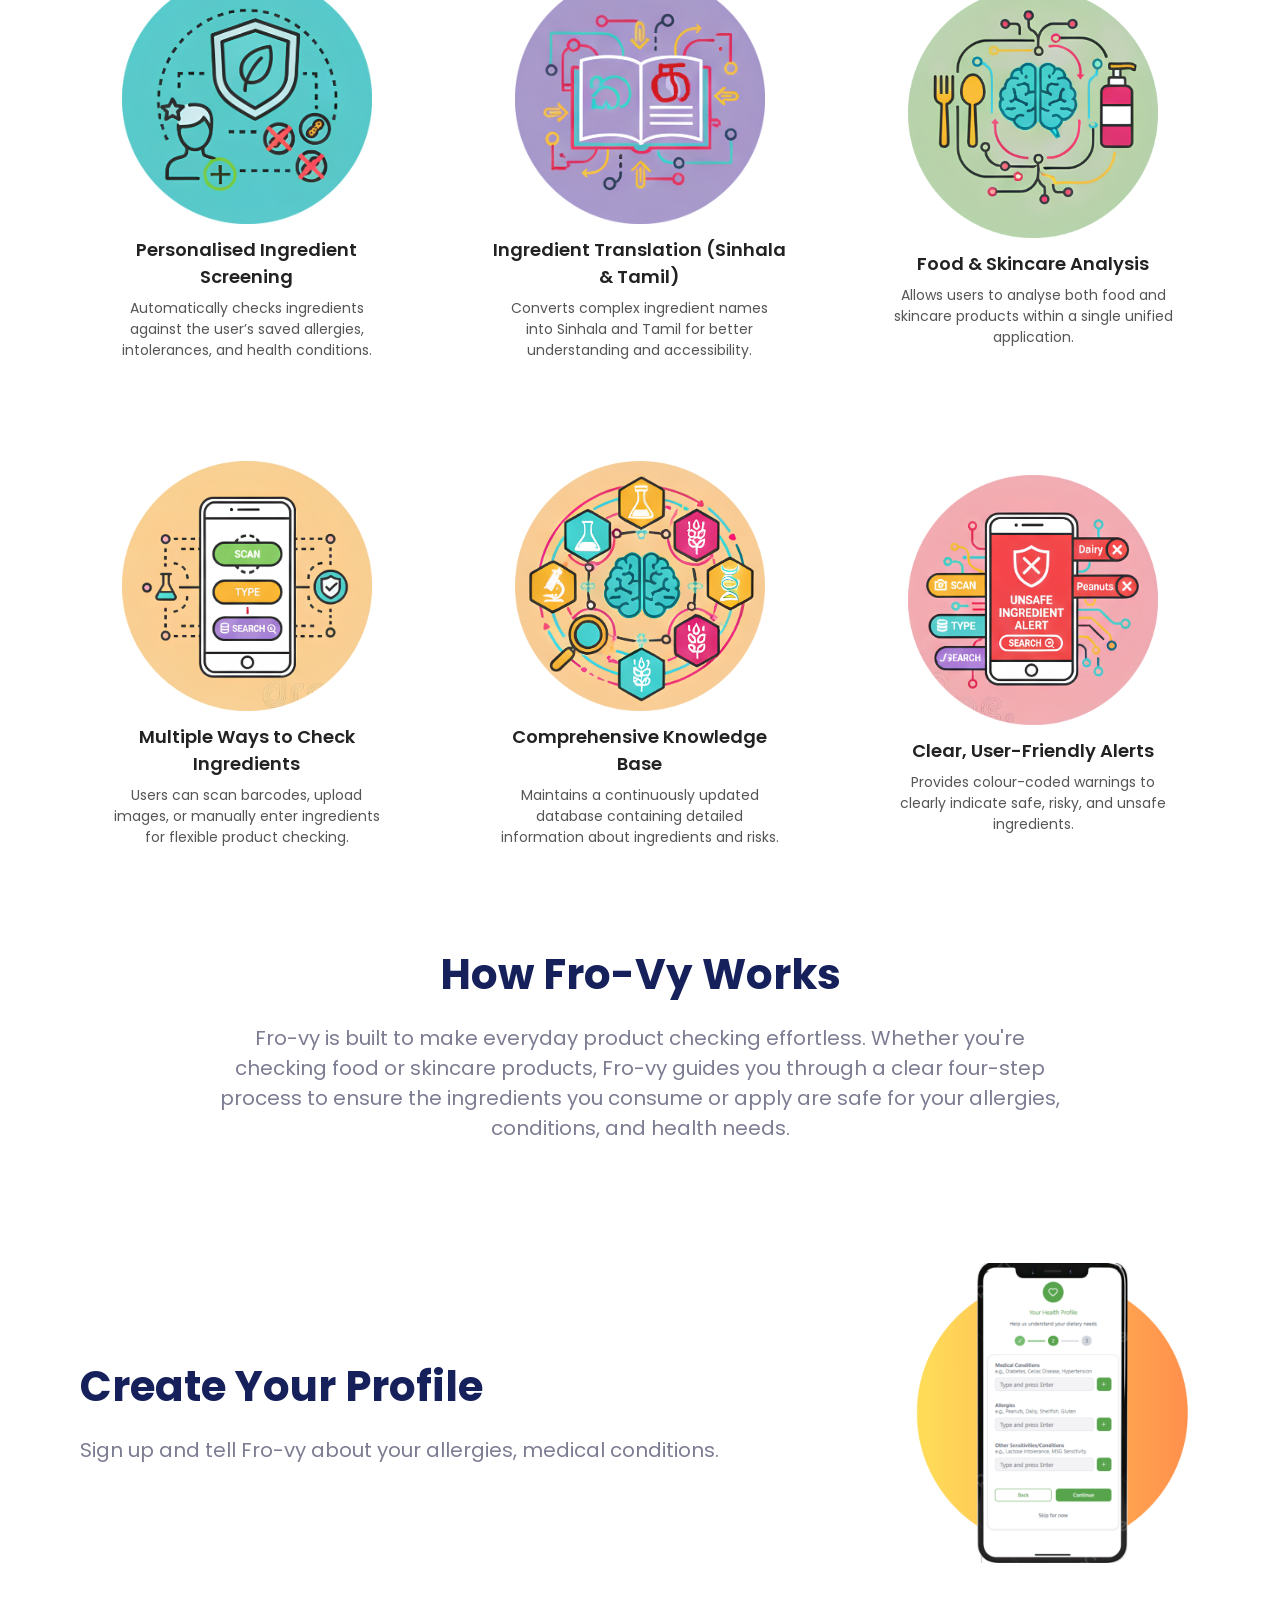
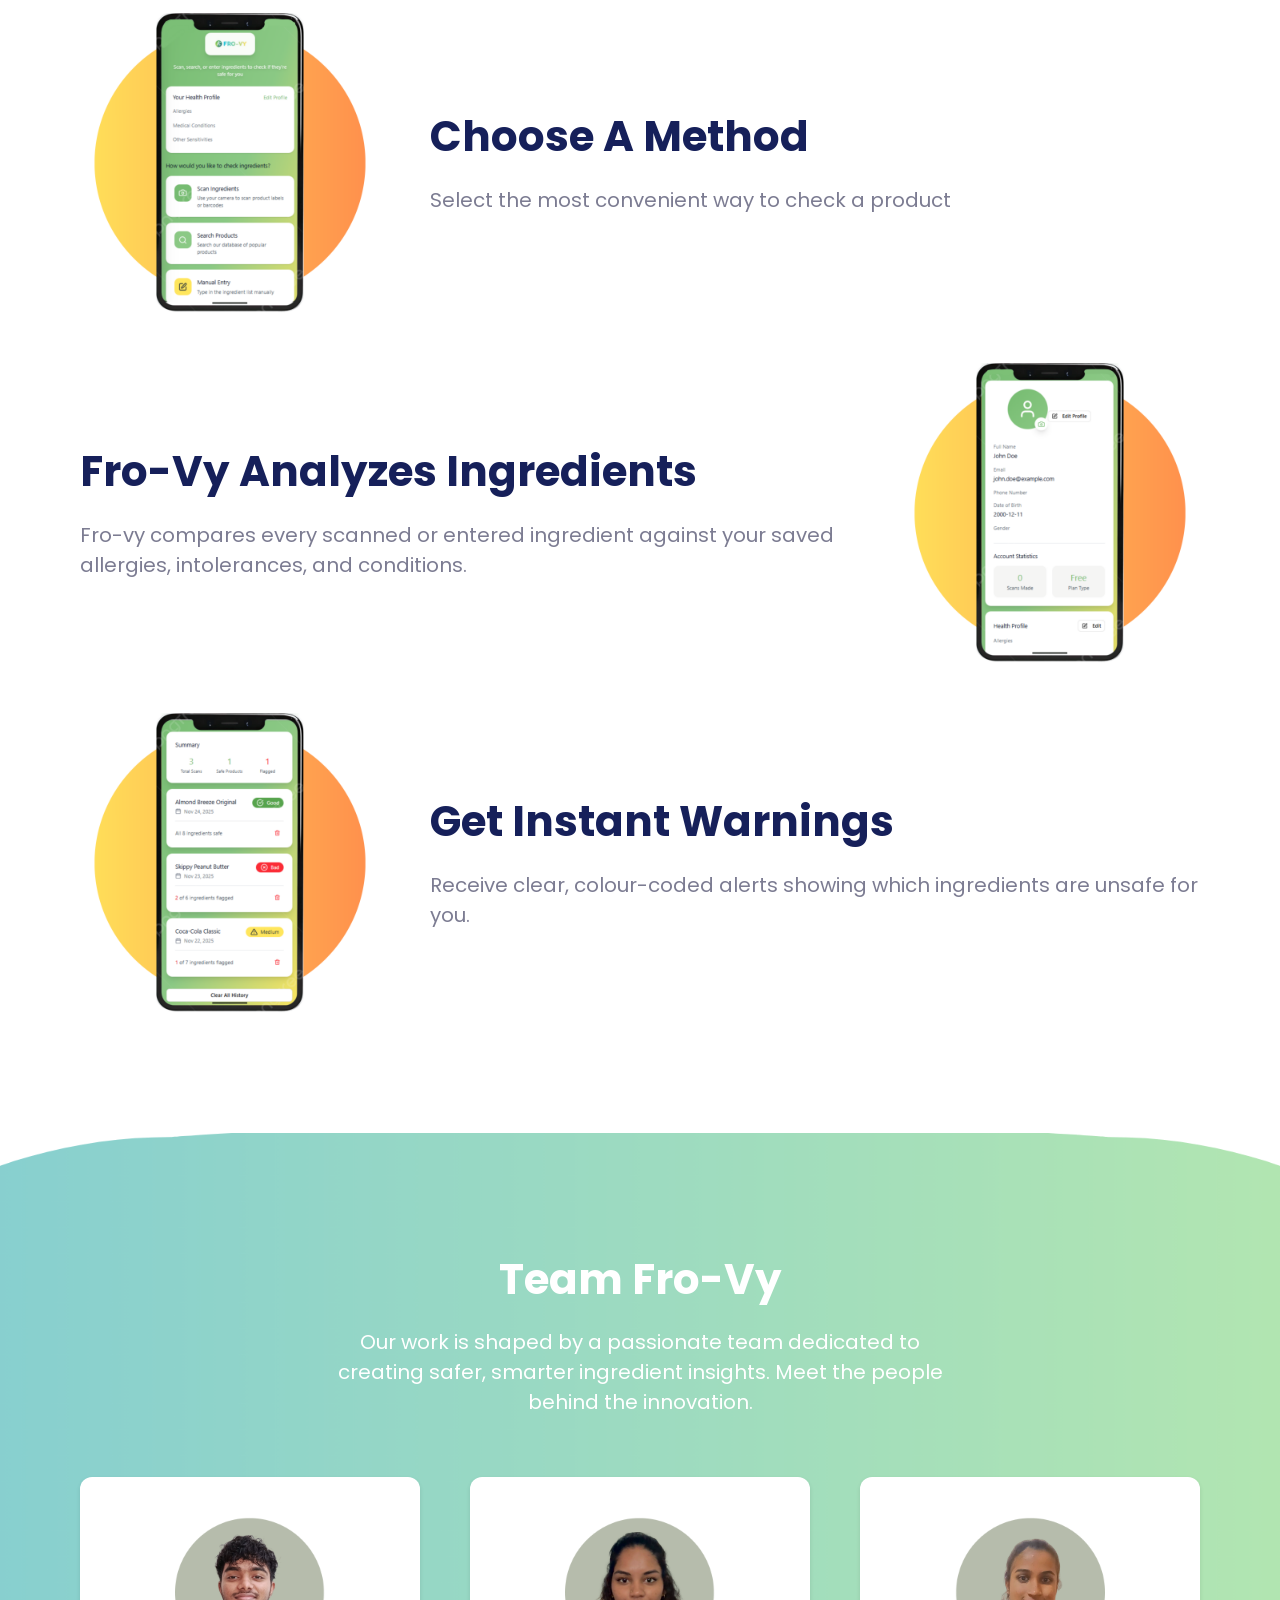
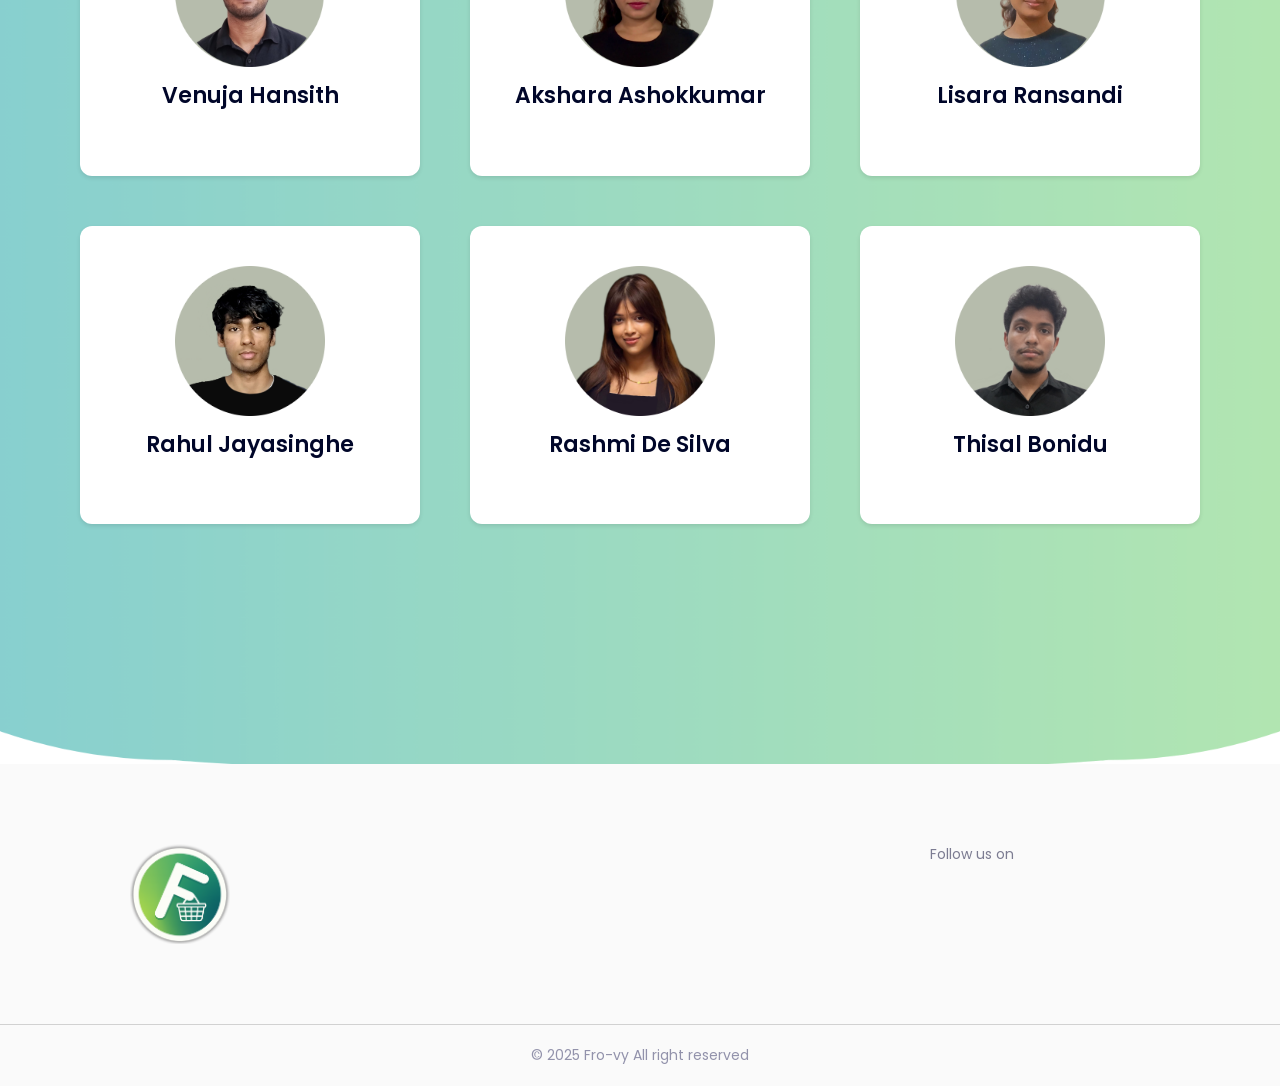
==== commit ed838f08: "Update index.html" ====
--- a/index.html
+++ b/index.html
@@ -480,7 +480,7 @@
                     </li>
 
                     <li>
-                      <a href="https://instagram.com/_sanatani_hindutva_?igshid=OGQ5ZDc2ODk2ZA==" class="social-link">
+                      <a href="https://www.instagram.com/_rahul_jy/?hl=en" class="social-link">
                         <ion-icon name="logo-instagram"></ion-icon>
                       </a>
                     </li>
@@ -504,7 +504,8 @@
                 <div class="about-card">
 
                   <div class="card-icon">
-                    <img src="./assets/images/Rashmi's bg.png" alt="Rashmi" style="width:150px;">
+                    <img src="./assets/images/rashmibg.png" alt="Rashmi" style="width:150px;">
+
 
                   </div>
 
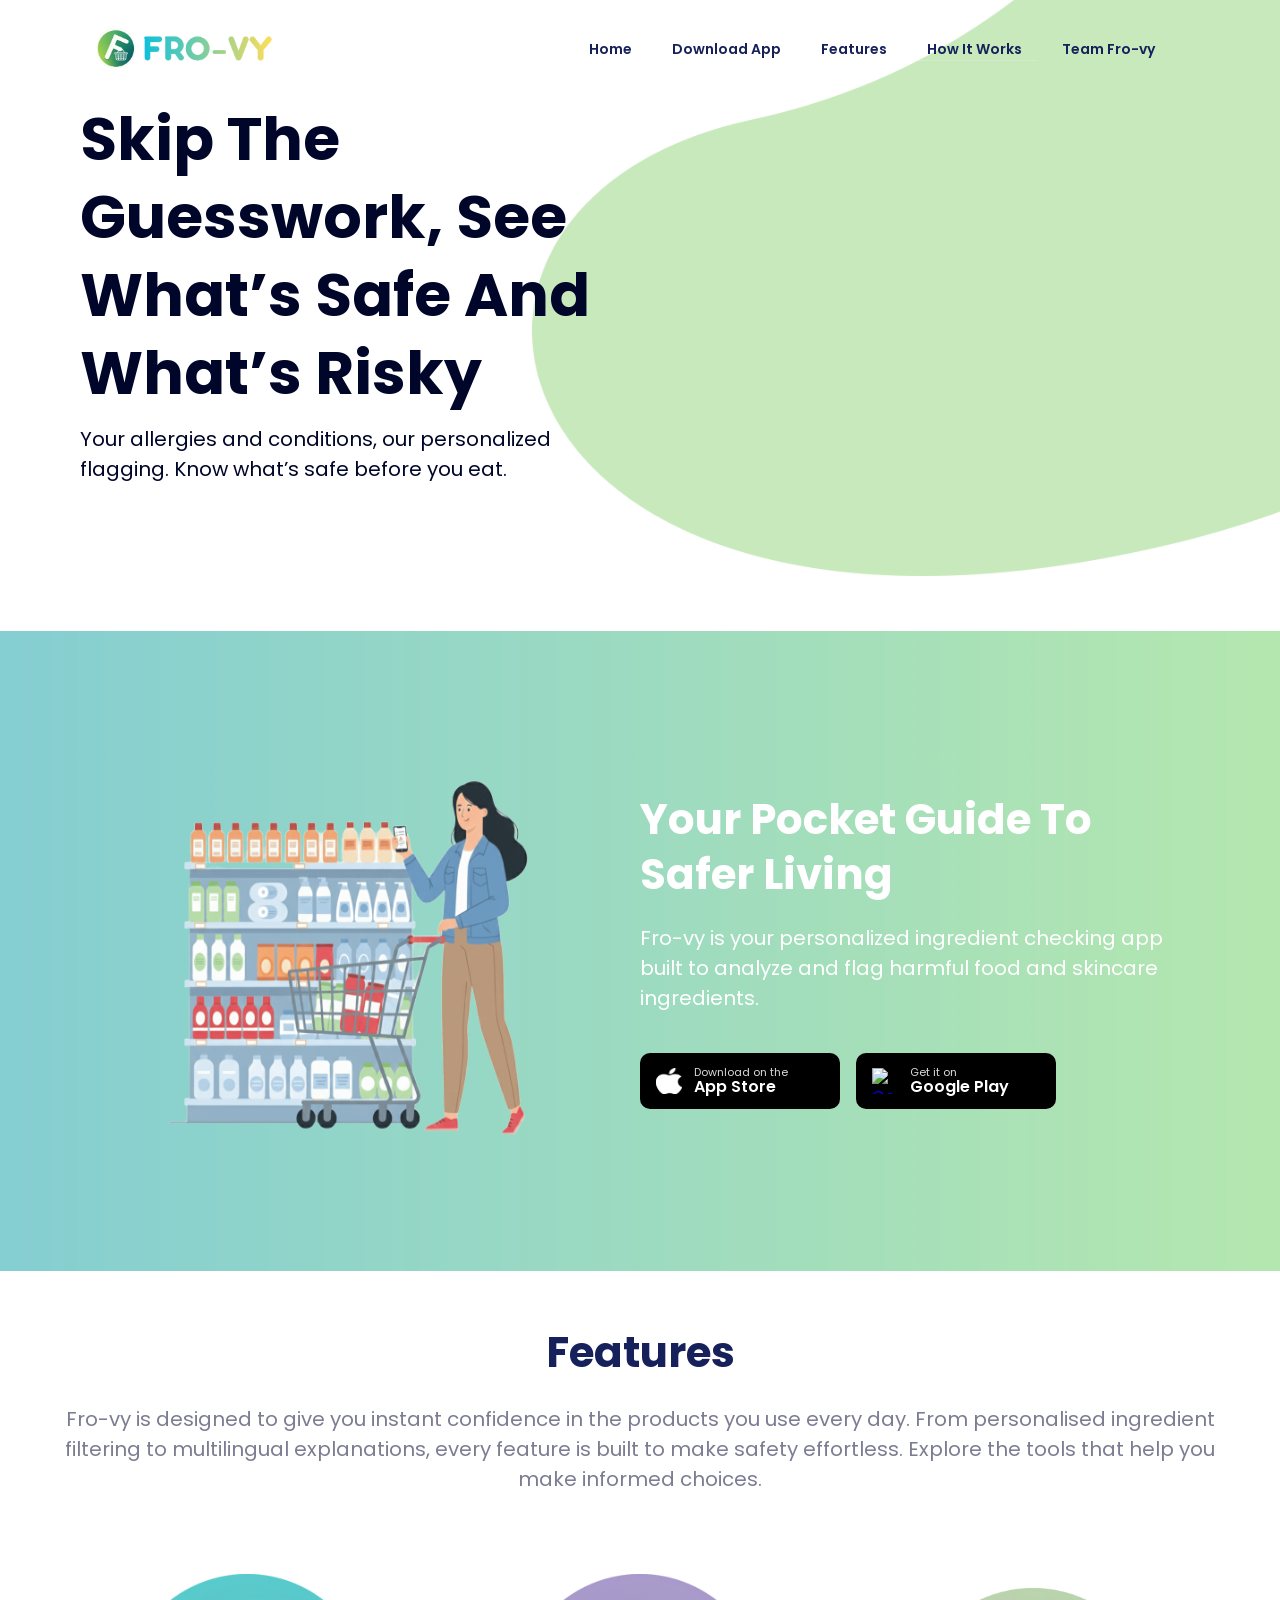
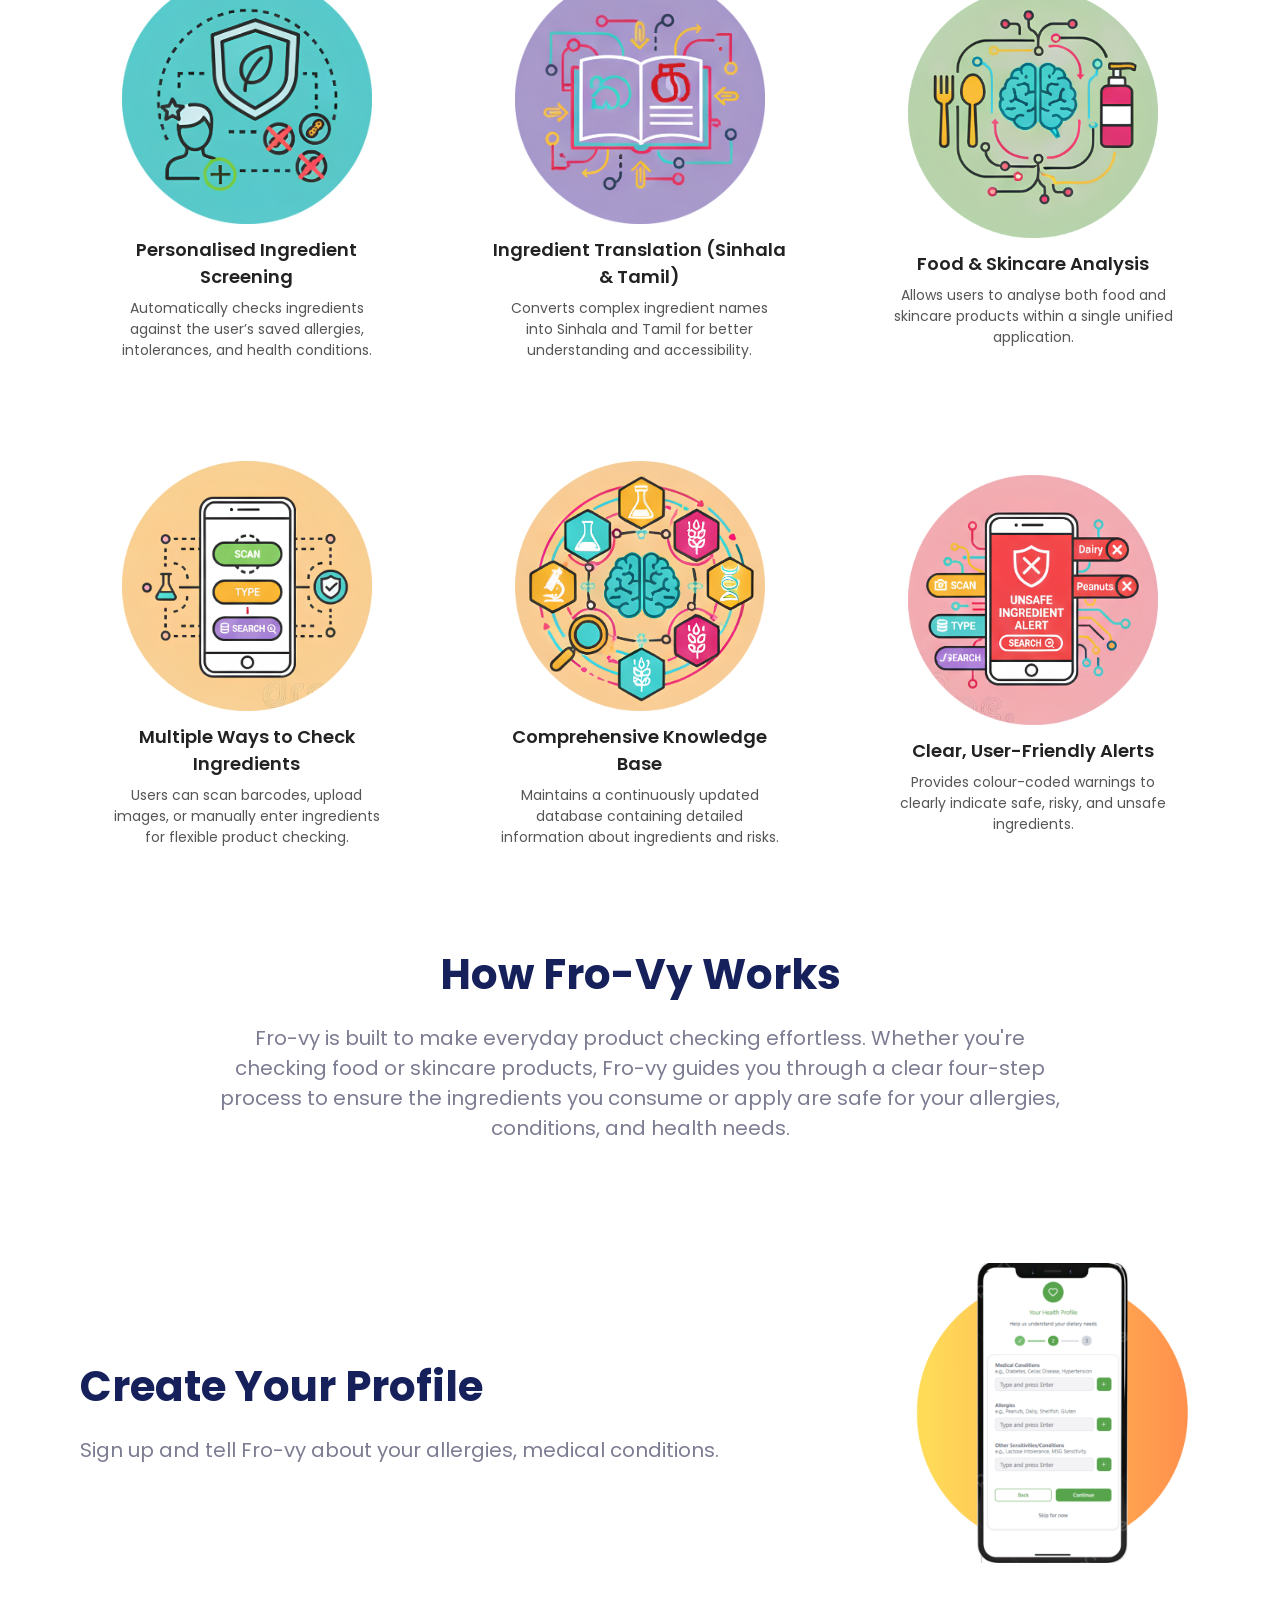
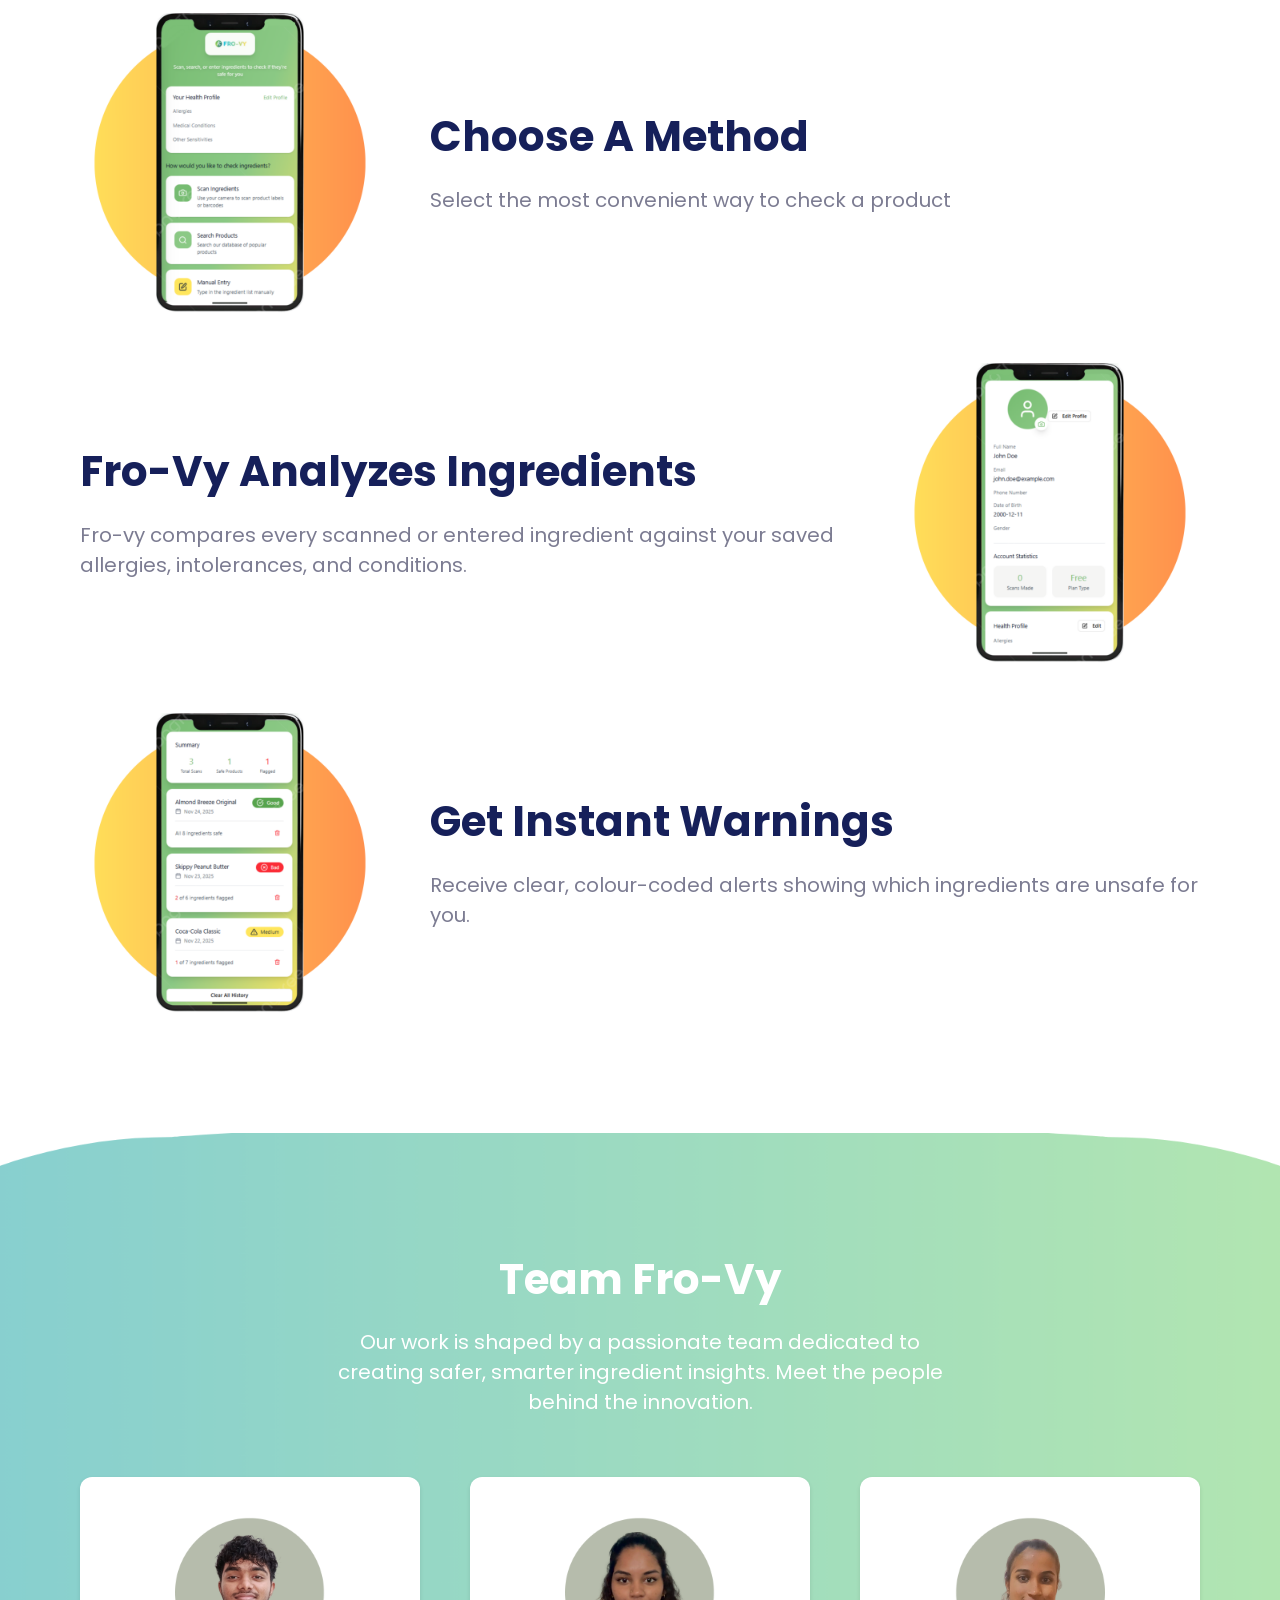
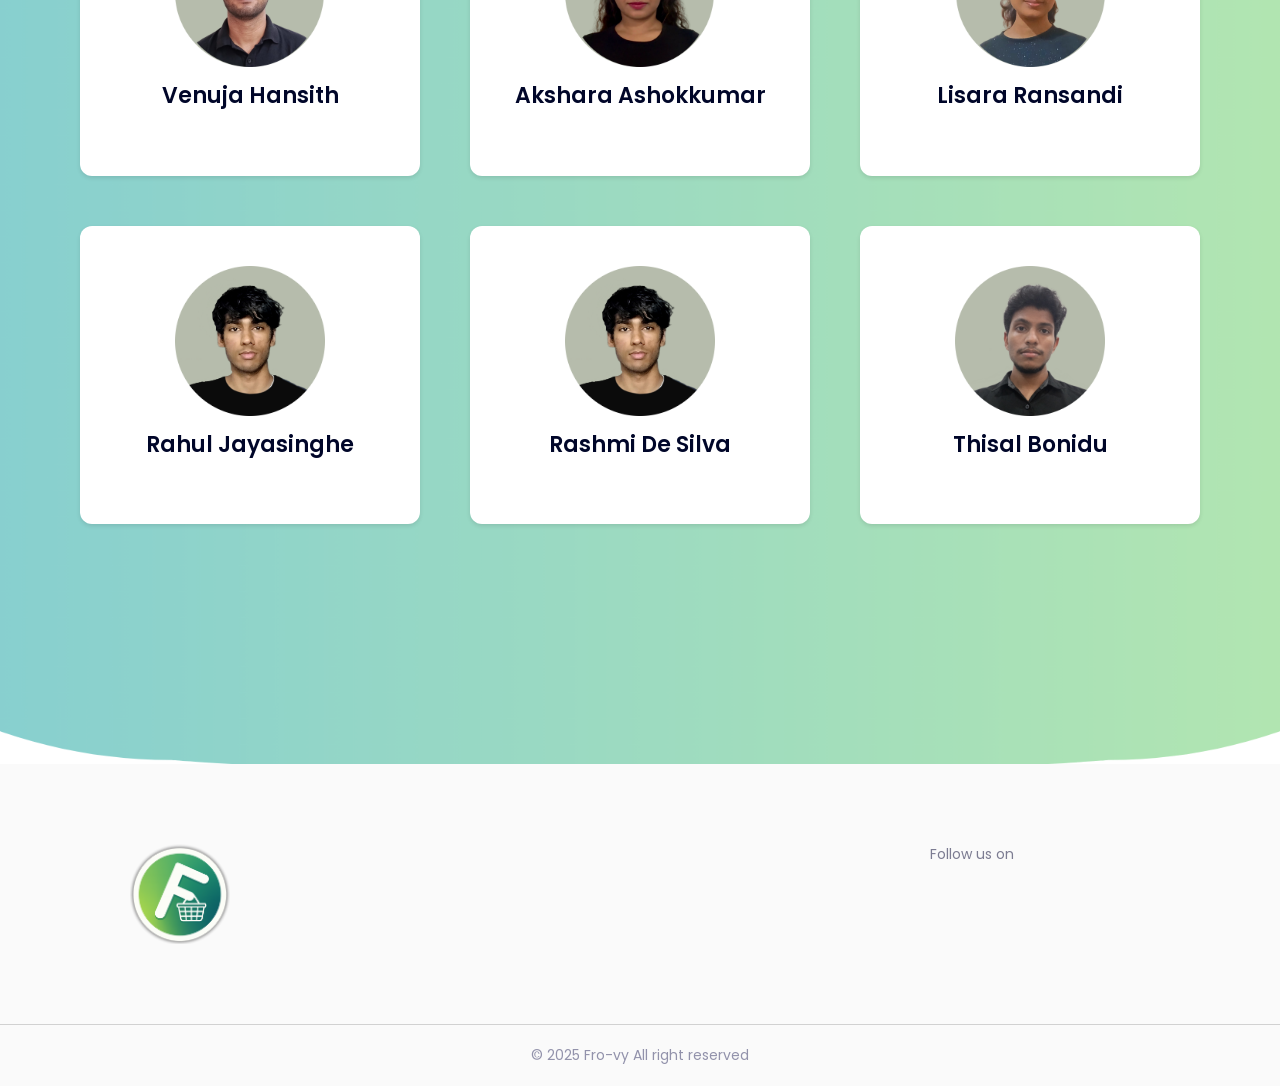
==== commit ee735c52: "Update index.html" ====
--- a/index.html
+++ b/index.html
@@ -504,7 +504,7 @@
                 <div class="about-card">
 
                   <div class="card-icon">
-                    <img src="./assets/images/rashmibg.png" alt="Rashmi" style="width:150px;">
+                    <img src="./assets/images/rahul.png" alt="Rahul" style="width:150px;">
 
 
                   </div>
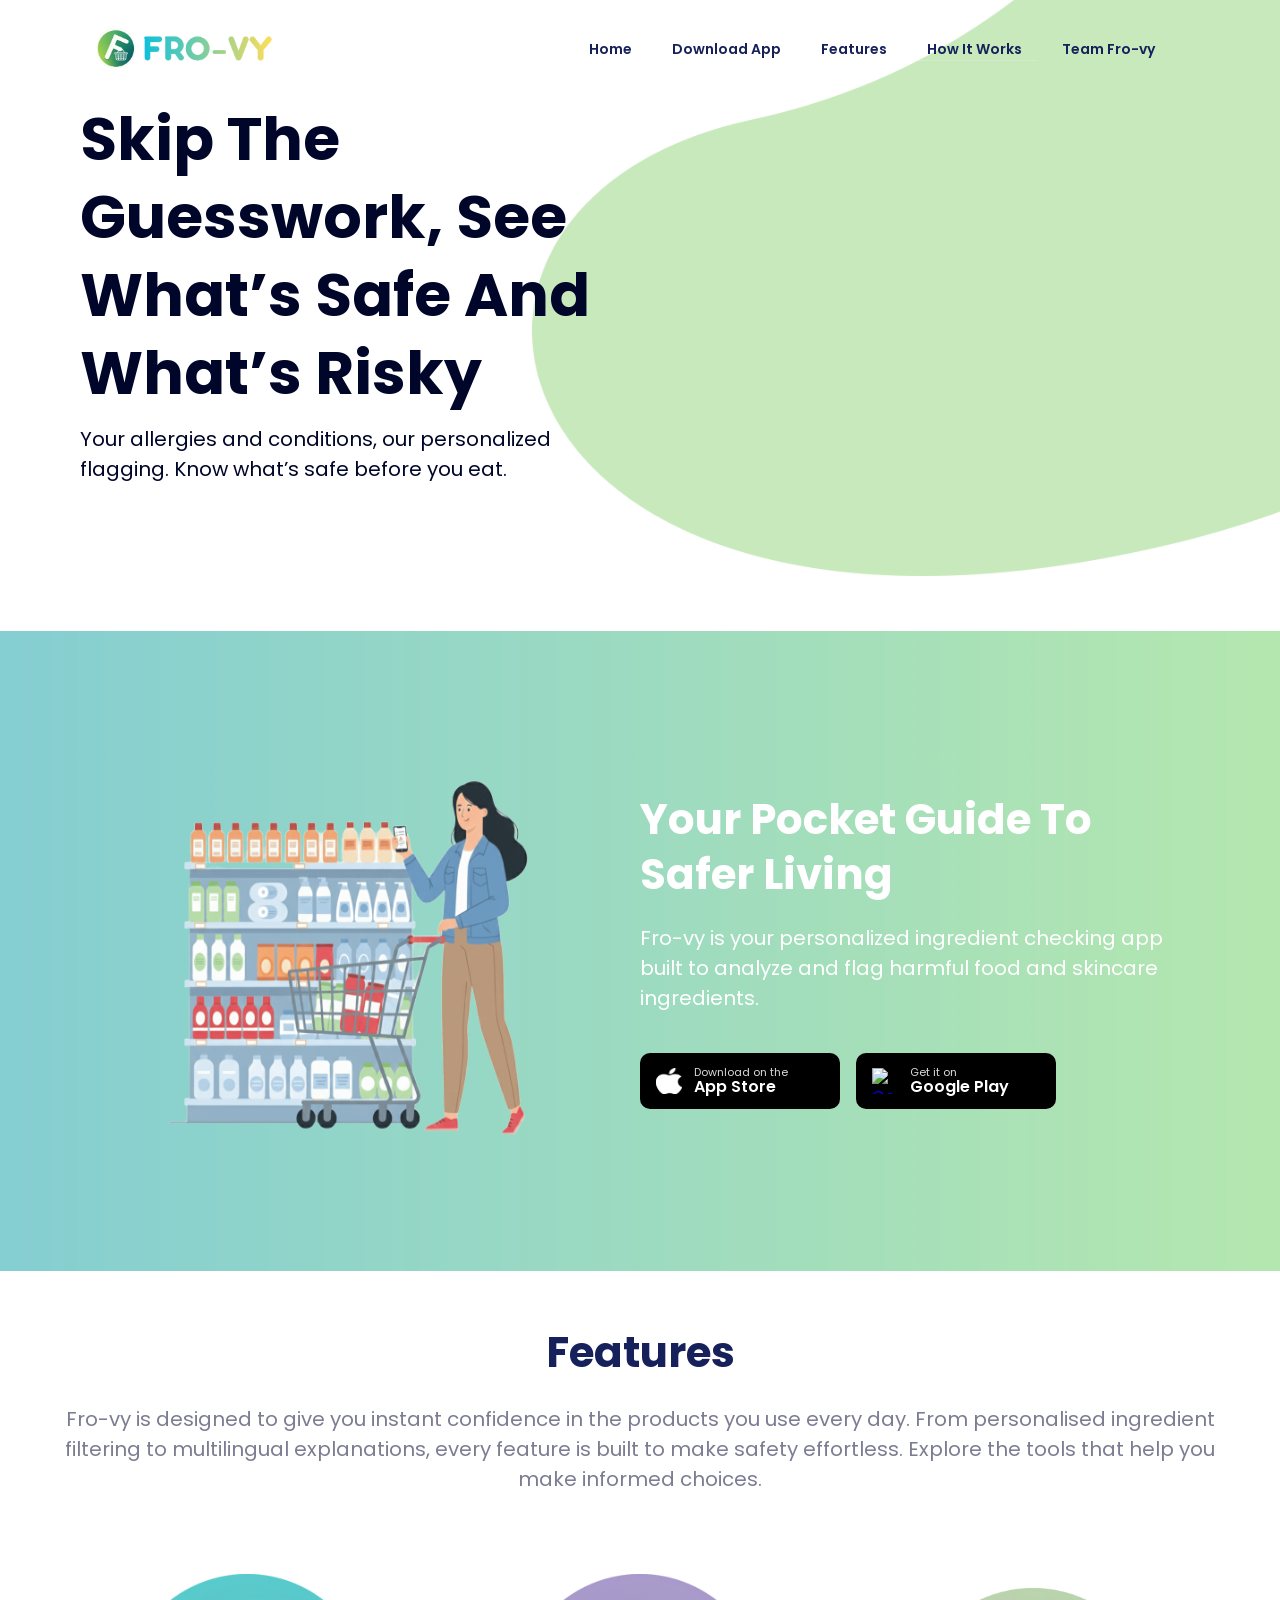
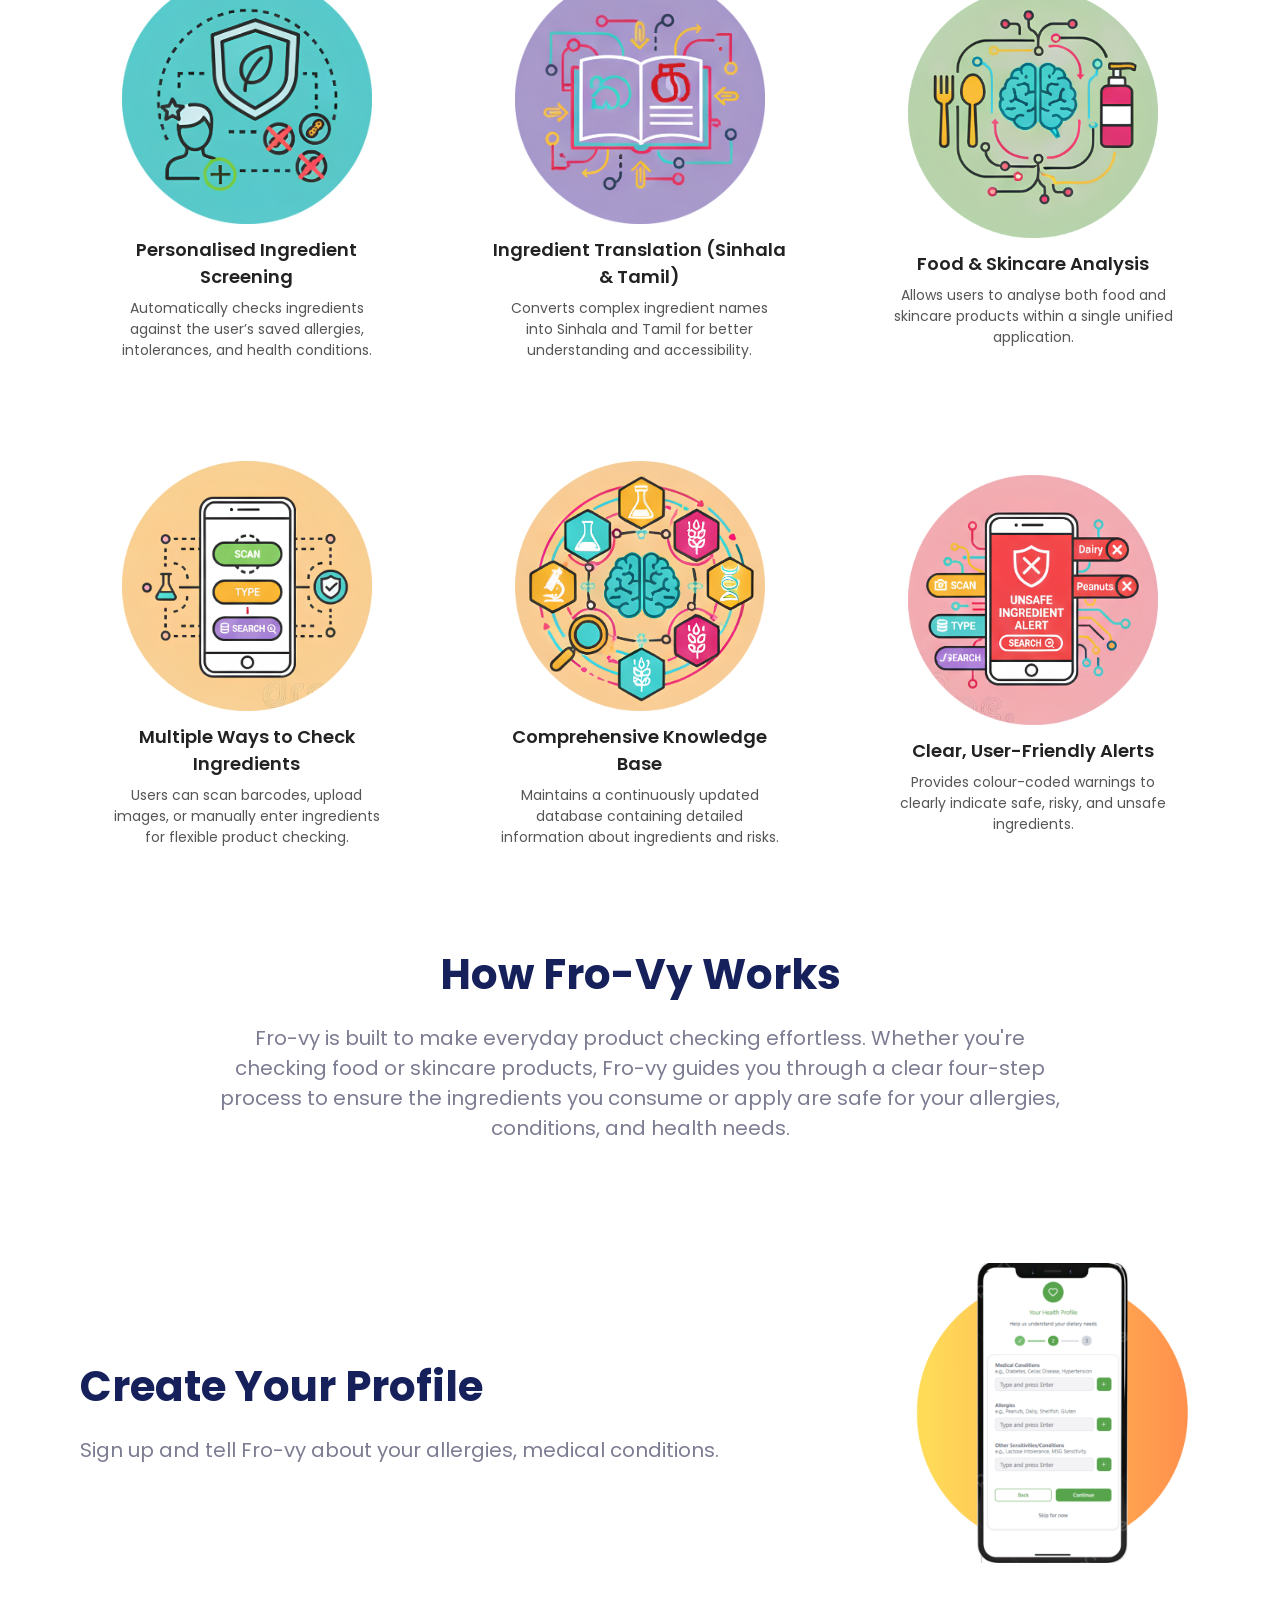
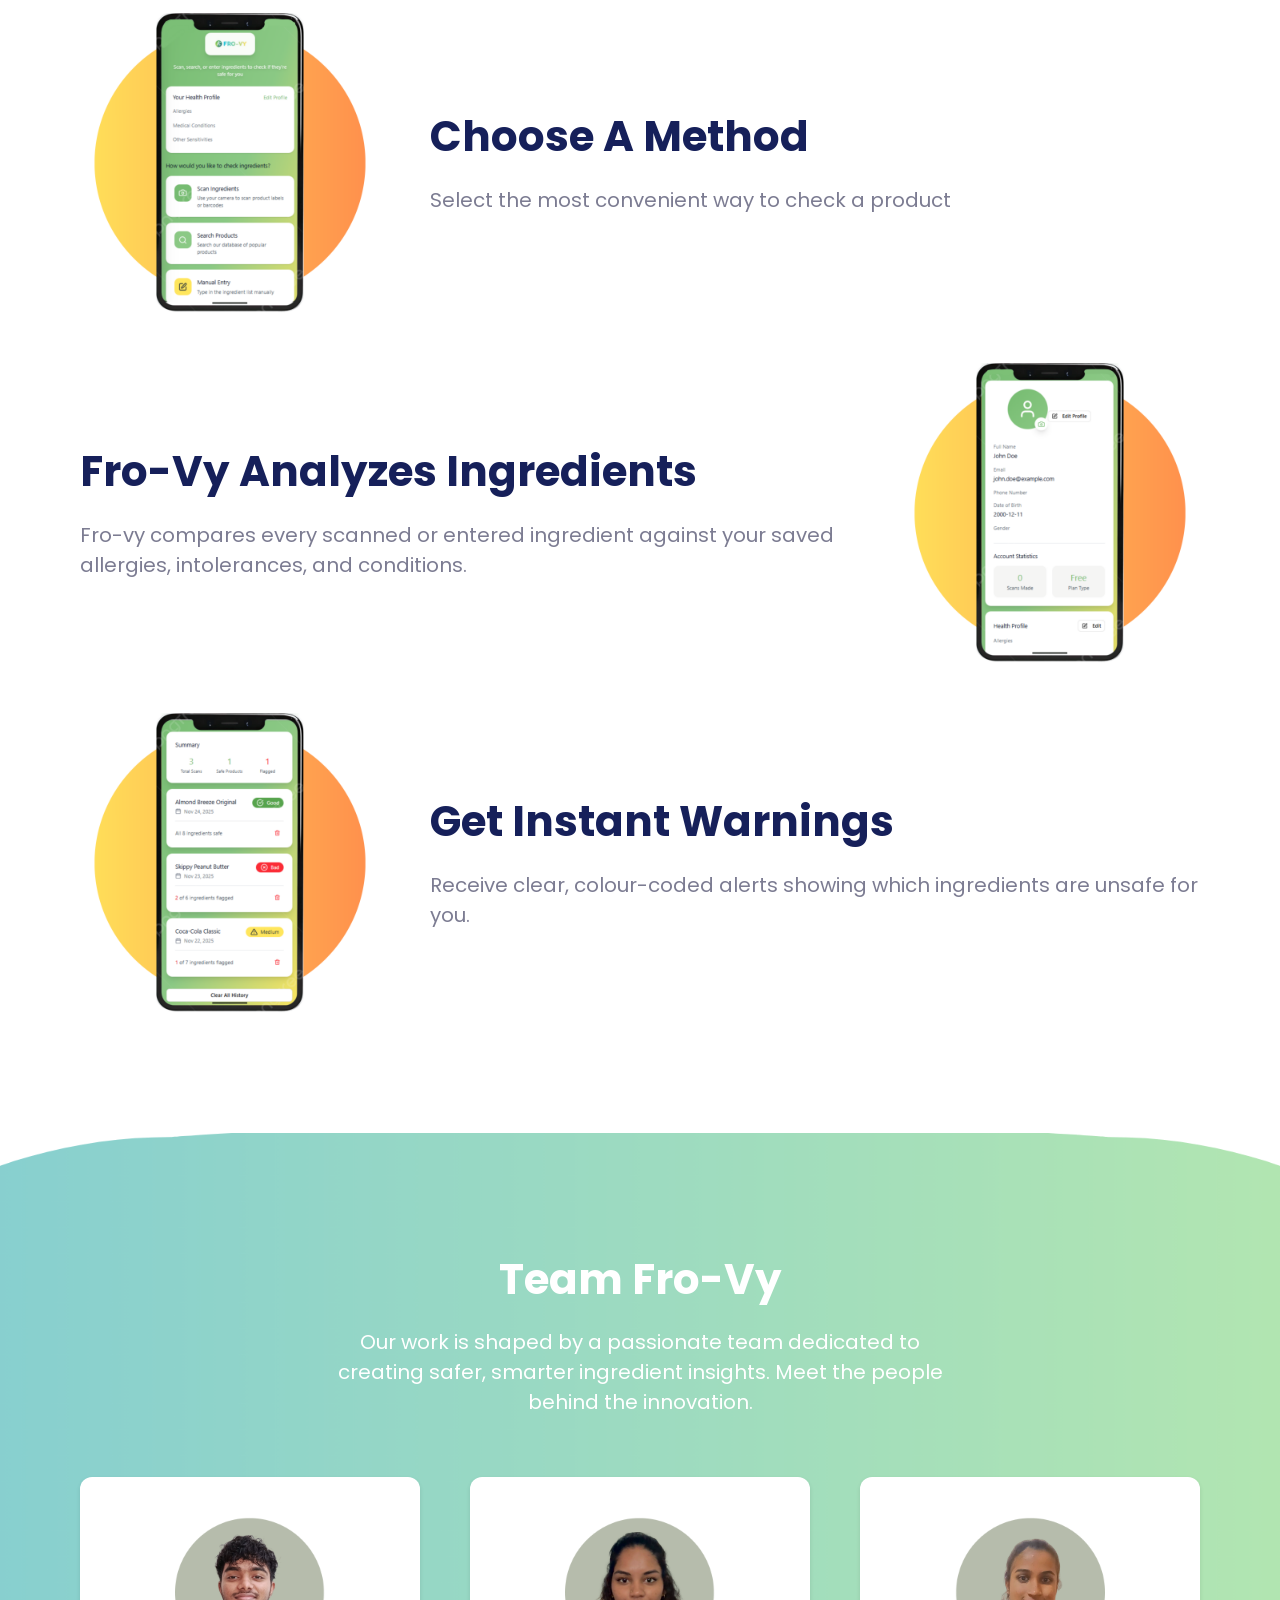
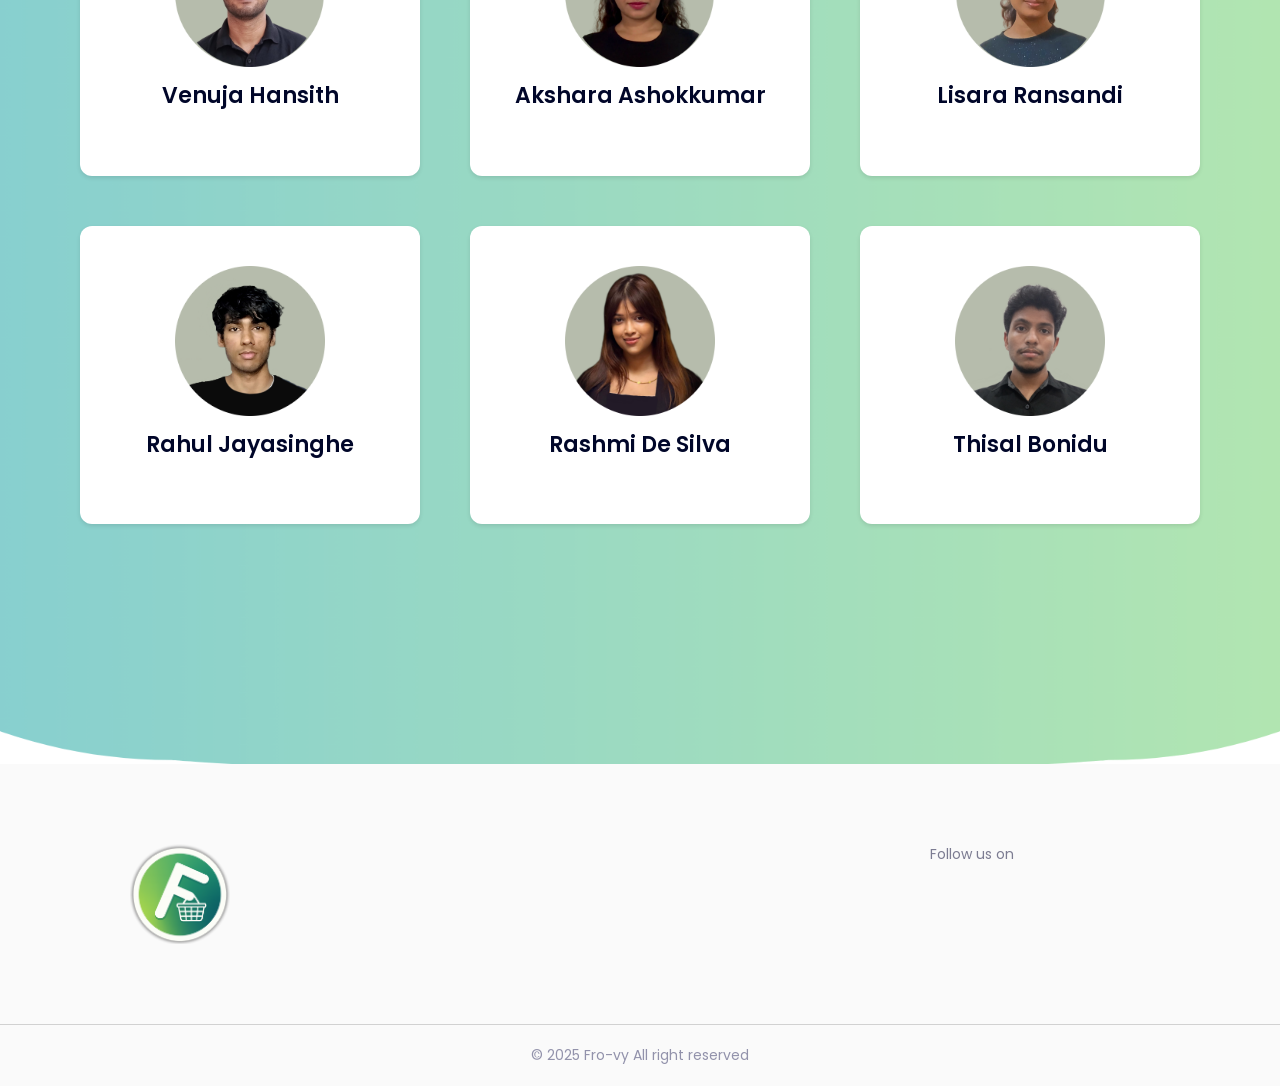
==== commit 70347900: "Update index.html" ====
--- a/index.html
+++ b/index.html
@@ -504,7 +504,7 @@
                 <div class="about-card">
 
                   <div class="card-icon">
-                    <img src="./assets/images/rahul.png" alt="Rahul" style="width:150px;">
+                    <img src="./assets/images/rashmibg.png" alt="Rashmi" style="width:150px;">
 
 
                   </div>
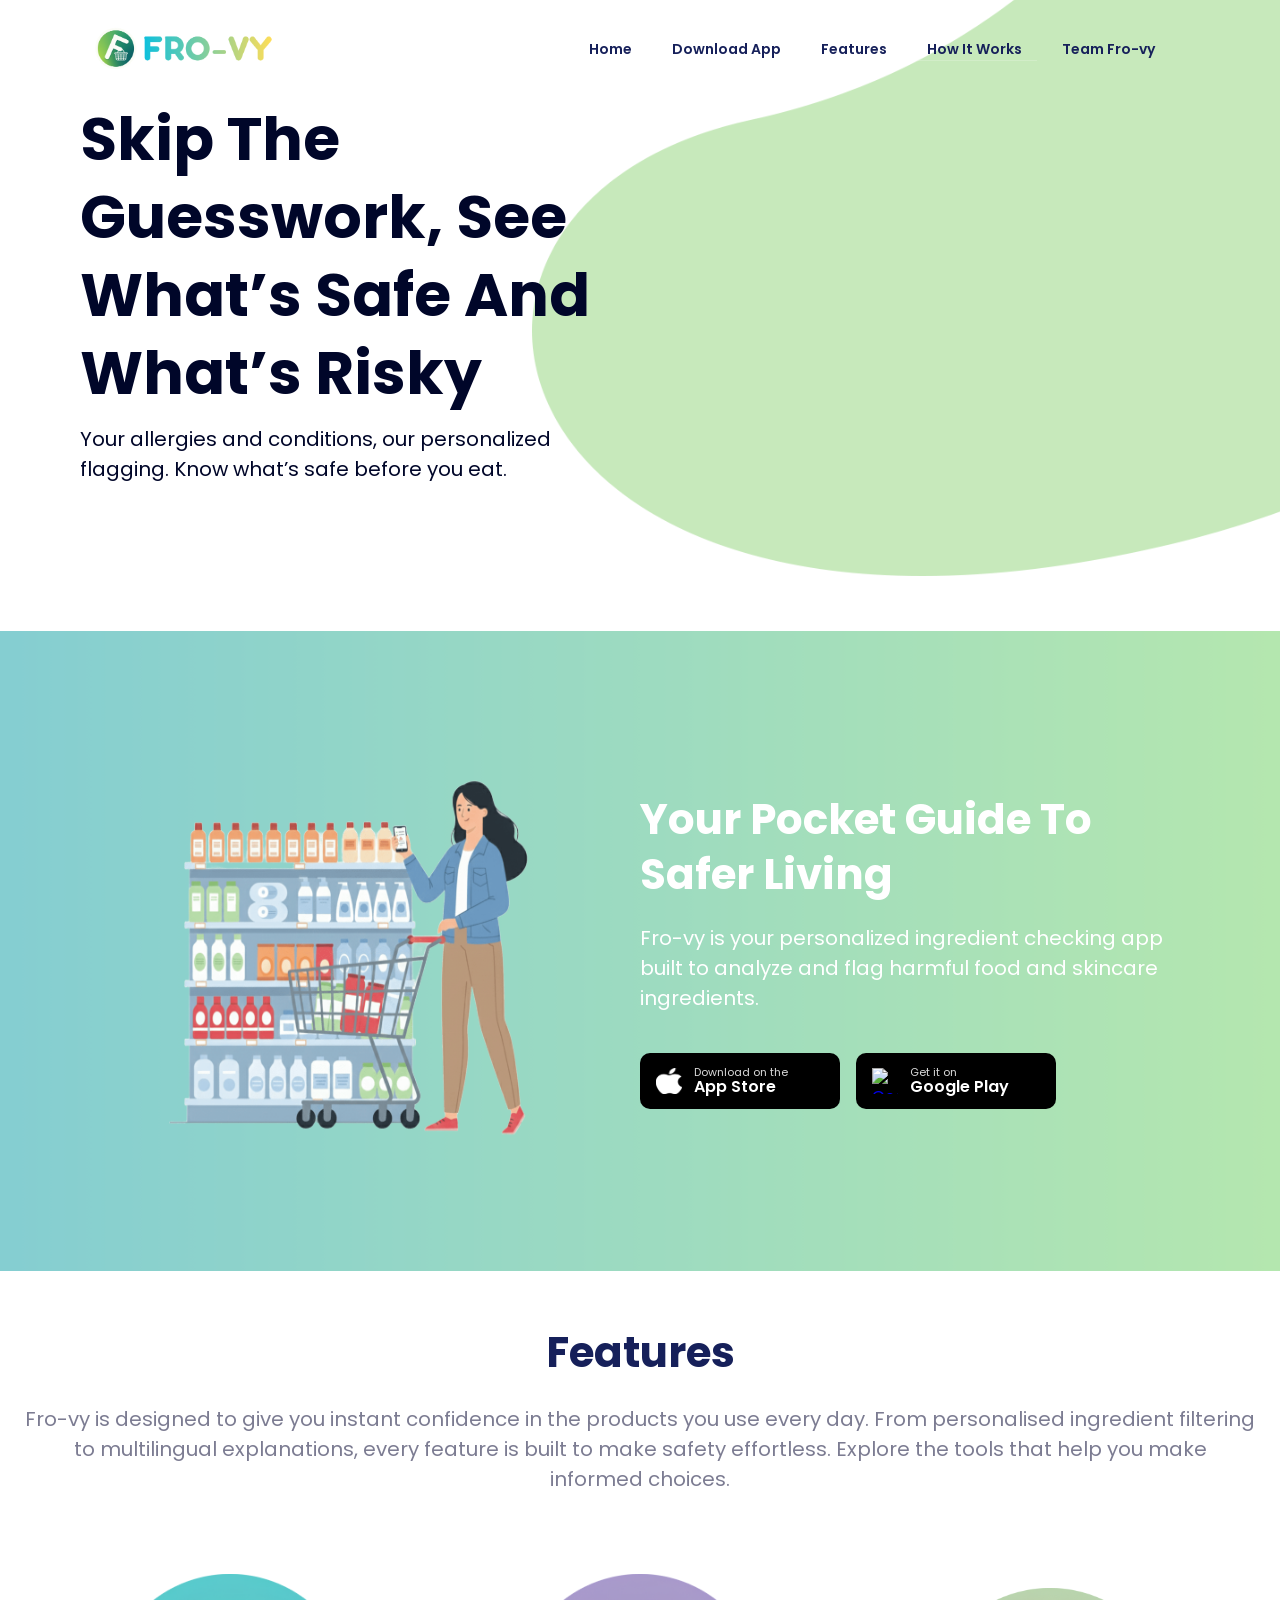
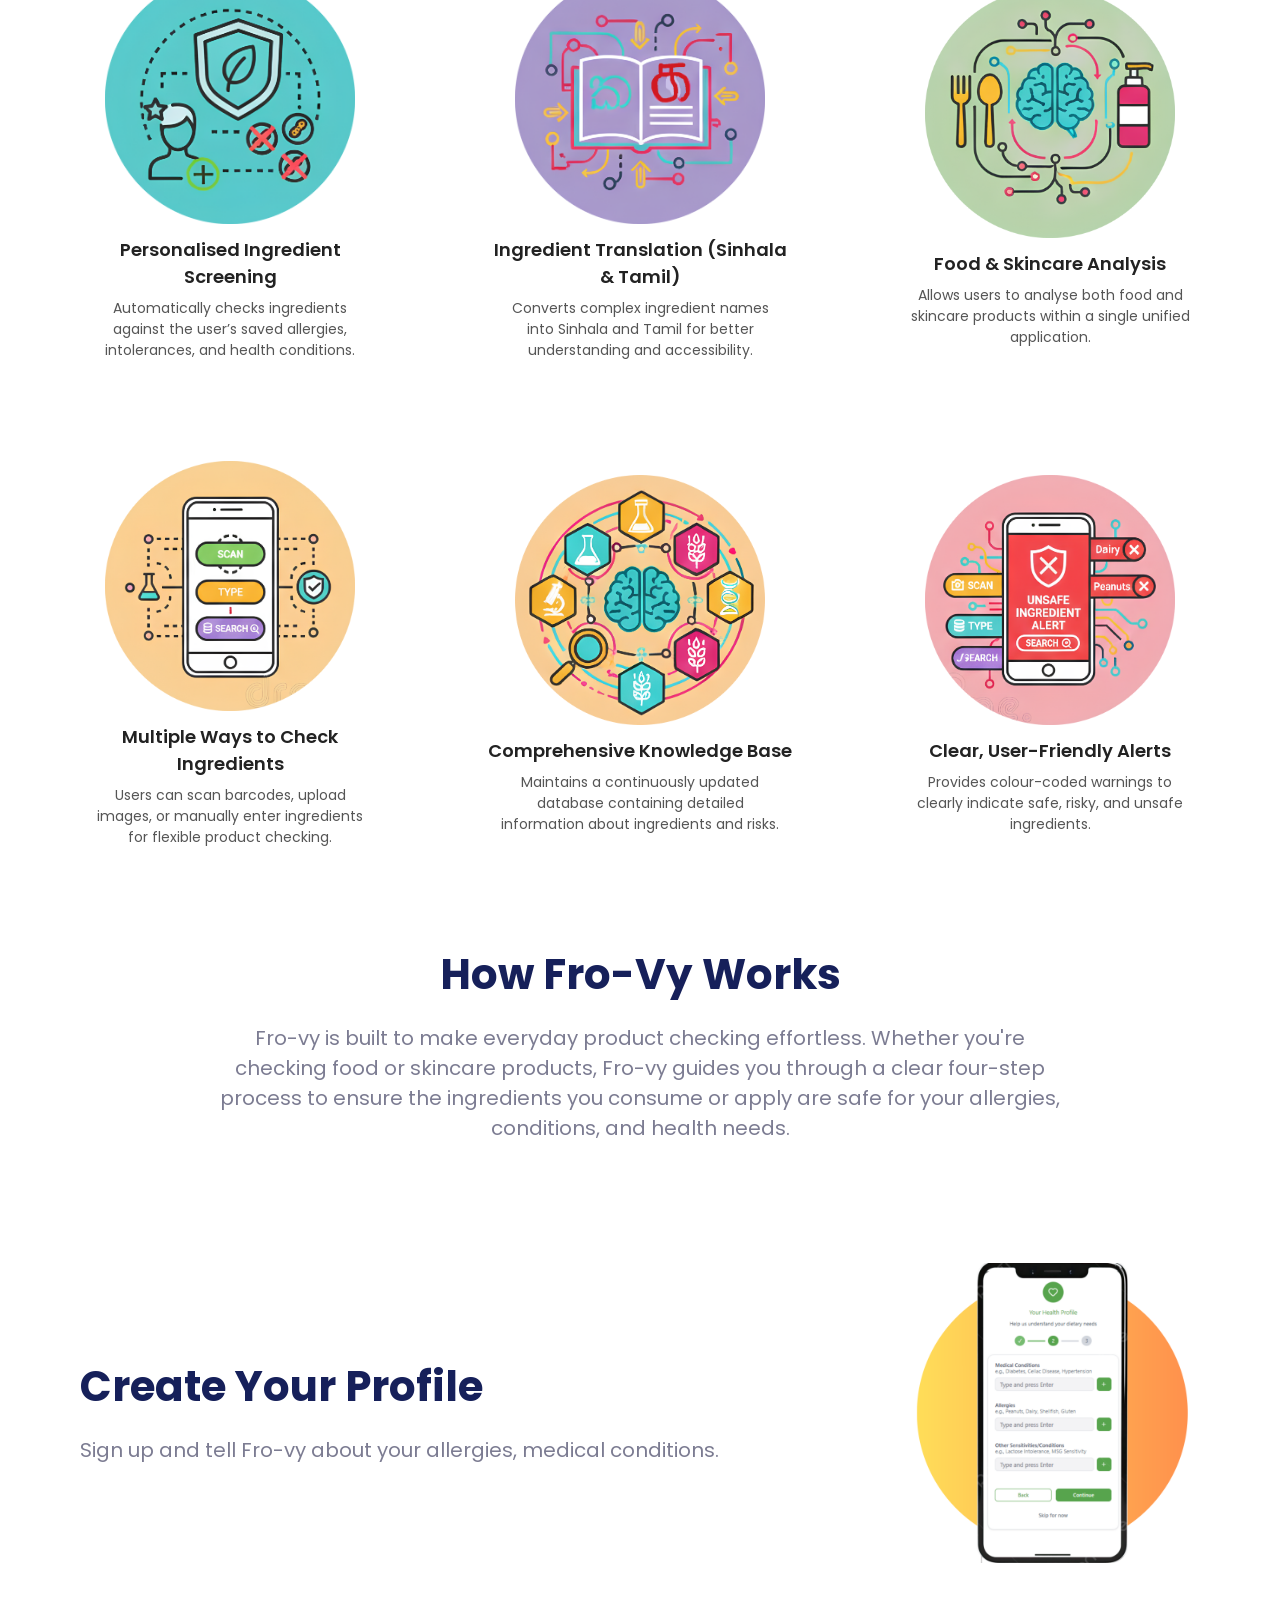
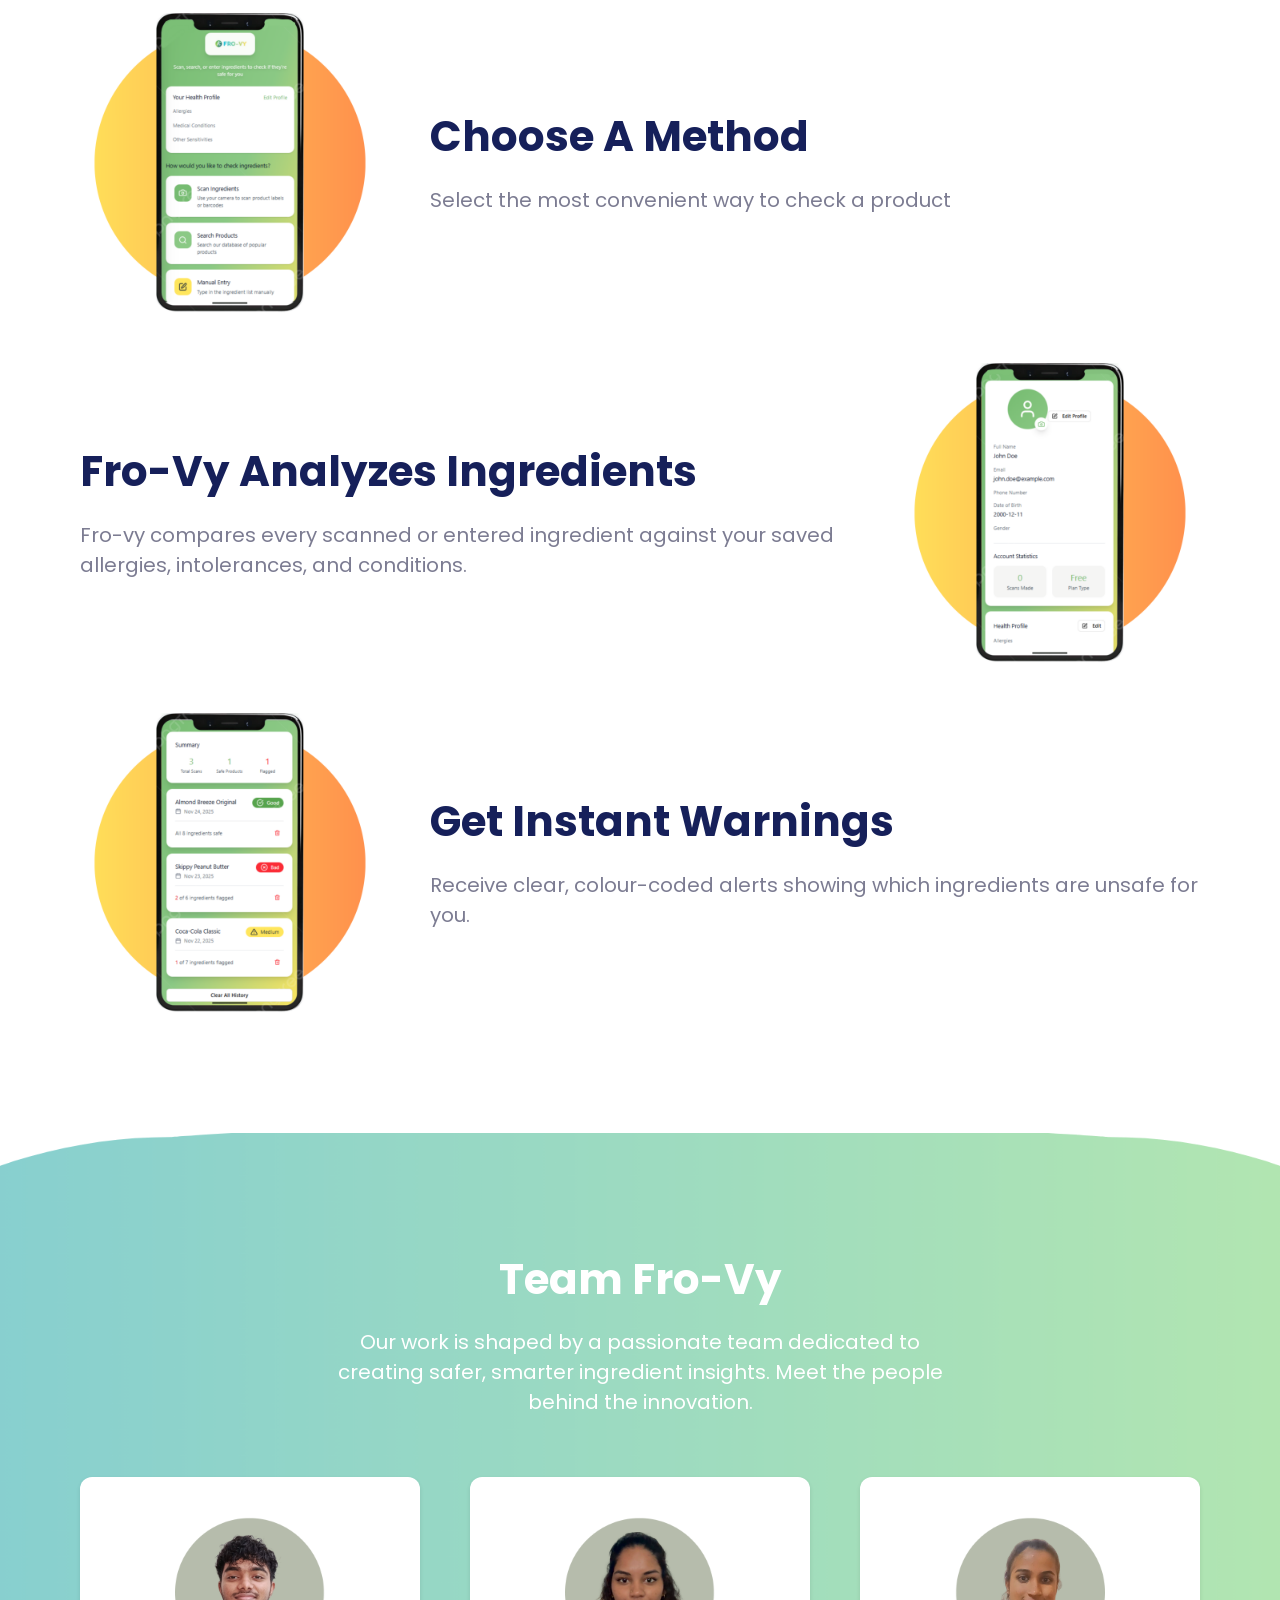
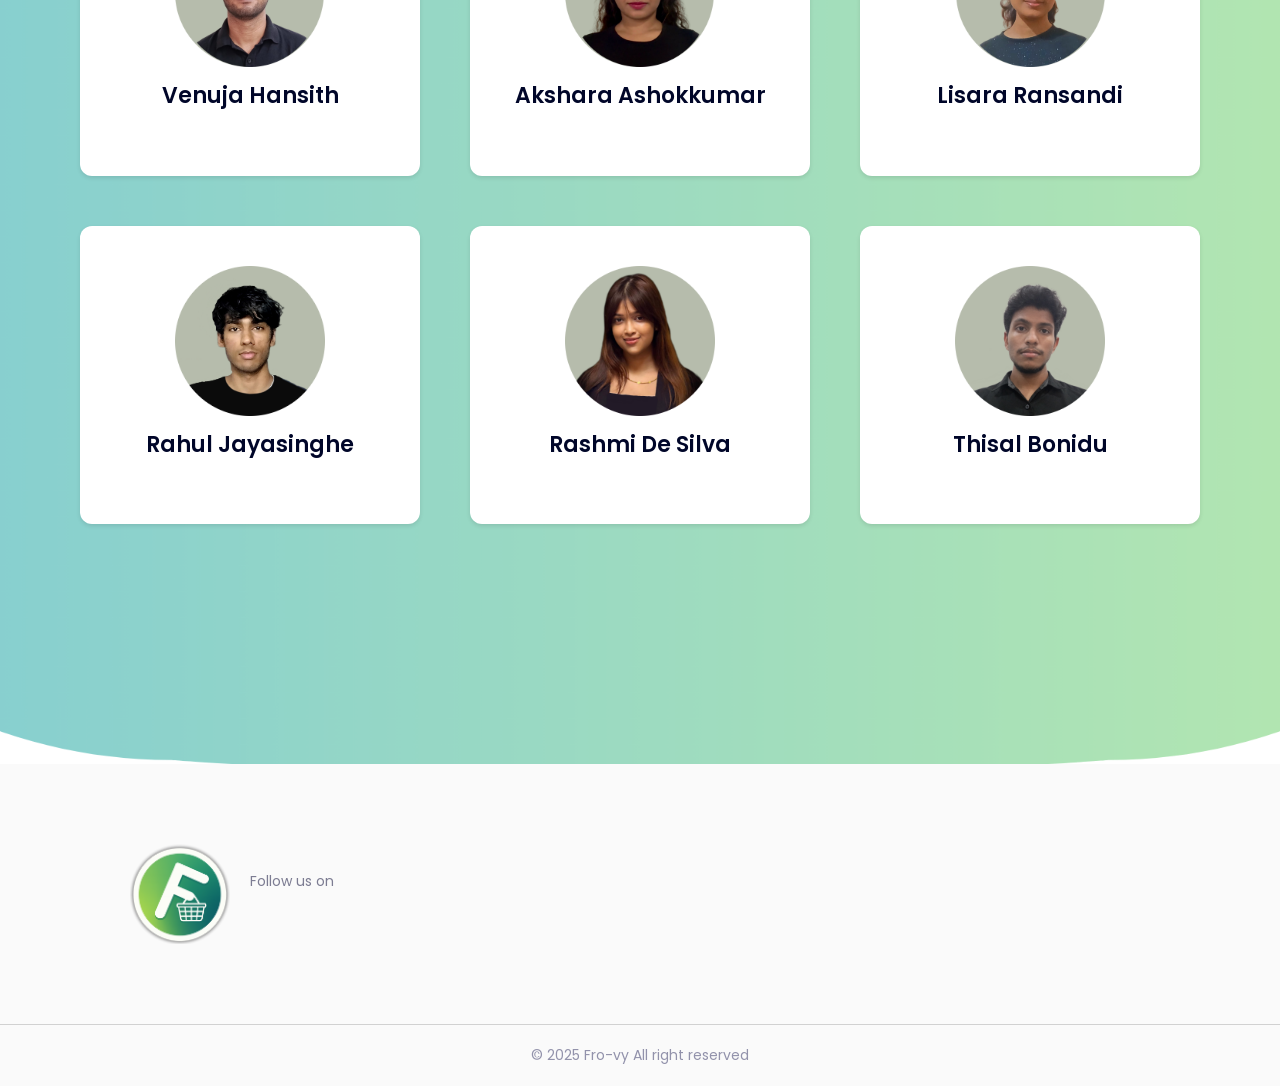
==== commit b9d475d2: "First upload of my project" ====
--- a/index.html
+++ b/index.html
@@ -187,7 +187,7 @@
 
         <div class="functionalities-grid">
           <div class="functionalities-box">
-            <img src="assets/images/feature1.png" alt="Personalised Ingredient Screening" style="width: 250px;">
+            <img src="assets/images/feature1.png" alt="Personalised Ingredient Screening">
             <h3 class="feature-name">Personalised Ingredient Screening</h3>
             <p class="feature-desc">
               Automatically checks ingredients against the user’s saved allergies, intolerances, and health conditions.
@@ -195,7 +195,7 @@
           </div>
           
           <div class="functionalities-box">
-            <img src="assets/images/feature2.png" alt="Ingredient Translation" style="width: 250px;">
+            <img src="assets/images/feature2.png" alt="Ingredient Translation">
             <h3 class="feature-name">Ingredient Translation (Sinhala & Tamil)</h3>
             <p class="feature-desc">
               Converts complex ingredient names into Sinhala and Tamil for better understanding and accessibility.
@@ -203,7 +203,7 @@
           </div>
           
           <div class="functionalities-box">
-            <img src="assets/images/feature3.png" alt="Food and Skincare Analysis" style="width: 250px;">
+            <img src="assets/images/feature3.png" alt="Food and Skincare Analysis">
             <h3 class="feature-name">Food & Skincare Analysis</h3>
             <p class="feature-desc">
               Allows users to analyse both food and skincare products within a single unified application.
@@ -211,7 +211,7 @@
           </div>
           
           <div class="functionalities-box">
-            <img src="assets/images/feature4.png" alt="Multiple Checking Methods" style="width: 250px;">
+            <img src="assets/images/feature4.png" alt="Multiple Checking Methods">
             <h3 class="feature-name">Multiple Ways to Check Ingredients</h3>
             <p class="feature-desc">
               Users can scan barcodes, upload images, or manually enter ingredients for flexible product checking.
@@ -219,7 +219,7 @@
           </div>
           
           <div class="functionalities-box">
-            <img src="assets/images/feature5.png" alt="Ingredient Knowledge Base" style="width: 250px;">
+            <img src="assets/images/feature5.png" alt="Ingredient Knowledge Base">
             <h3 class="feature-name">Comprehensive Knowledge Base</h3>
             <p class="feature-desc">
               Maintains a continuously updated database containing detailed information about ingredients and risks.
@@ -227,7 +227,7 @@
           </div>
           
           <div class="functionalities-box">
-            <img src="assets/images/feature6.png" alt="User Friendly Alerts" style="width: 250px;">
+            <img src="assets/images/feature6.png" alt="User Friendly Alerts">
             <h3 class="feature-name">Clear, User-Friendly Alerts</h3>
             <p class="feature-desc">
               Provides colour-coded warnings to clearly indicate safe, risky, and unsafe ingredients.
@@ -616,13 +616,13 @@
           <ul class="social-list">
 
             <li>
-              <a href="https://github.com/Amit-Ashok-Swain" class="social-link">
+              <a href="#" class="social-link">
                 <ion-icon name="logo-github"></ion-icon>
               </a>
             </li>
 
             <li>
-              <a href="https://instagram.com/_sanatani_hindutva_?igshid=OGQ5ZDc2ODk2ZA==" class="social-link">
+              <a href="https://www.instagram.com/p/DU0LQmlCN3O/" class="social-link">
                 <ion-icon name="logo-instagram"></ion-icon>
               </a>
             </li>
--- a/assets/css/style.css
+++ b/assets/css/style.css
@@ -334,6 +334,7 @@
   50% { opacity: 0; }
   100% { opacity: 0; }
 }
+
 
 .shape-content {
   position: absolute;
@@ -654,7 +655,17 @@
 
 .footer-top { padding: 80px 0 50px; }
 
-.footer-brand { margin-bottom: 20px; display: flex; gap:700px }
+
+
+.footer-brand {
+  margin-bottom: 20px;
+  display: flex;
+  justify-content: space-between;
+  align-items: center;
+  gap: 20px;
+  flex-wrap: wrap;   /* allows stacking on mobile */
+  padding-right:20px;
+}
 
 footer .logo { margin-bottom: 30px;}
 
@@ -762,12 +773,34 @@
 
   .hero{
     position:relative;
-    overfllow:hidden;
-  }
-
-  functionalities-grid{
-    align-items:center;
-  }
+    overflow:hidden;
+  }
+
+  .functionalities-grid {
+    grid-template-columns: 1fr;  /* force single column */
+    padding: 0 15px;
+  }
+
+  .functionalities-box {
+    padding: 20px;
+  }
+}
+
+@media (max-width: 768px) {
+
+    .header {
+    background-color: #ffffff;
+  }
+
+   .shape-content{
+    width:1200px;
+    left: -800px; 
+   }
+
+  .about {
+  margin-top:0px !important;
+}
+
 }
 
 @media (min-width: 450px) {
@@ -1079,9 +1112,12 @@
 
 .functionalities{
   text-align: center;
-  margin: 50px;
-
-}
+  margin: 50px 0;
+  padding: 0 25px; 
+
+}
+
+
 
 .functionalities .section-title{
   margin-bottom: 20px;
@@ -1120,9 +1156,15 @@
   
 }
 
-.functionalities-box img{
-  margin-left: 0px;
-}
+
+.functionalities-box img {
+  width: 100%;
+  max-width: 250px;
+  height: auto;
+  display: block;
+  margin: 0 auto;   /* centers image */
+}
+
 
 
 /*.functionalities-box img:hover{
@@ -1151,3 +1193,5 @@
   margin-left: auto;
   margin-right: auto;
 }
+
+
